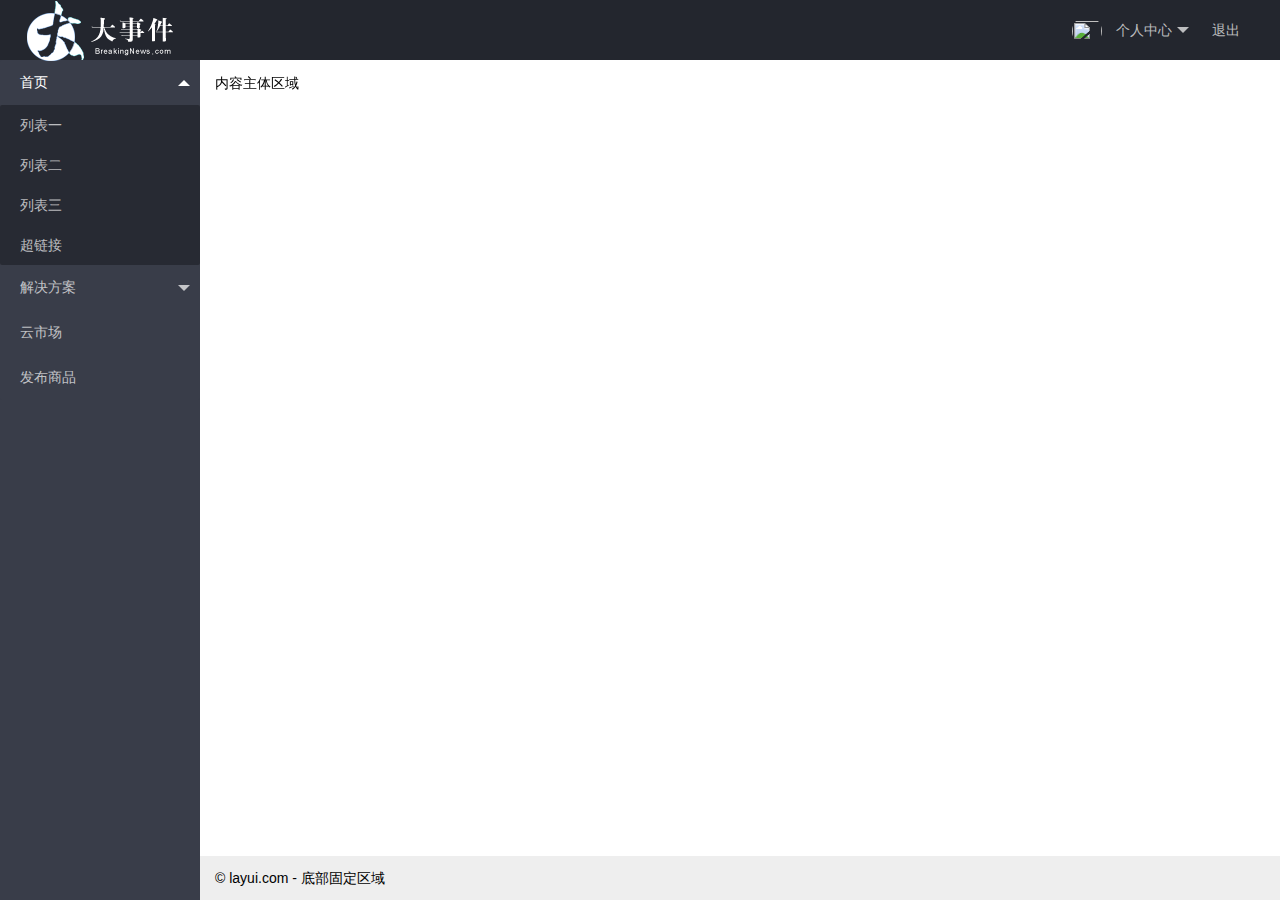
==== index.html @ 1355dc89 "修改了login" ====
<!DOCTYPE html>
<html lang="en">

<head>
    <meta charset="UTF-8" />
    <meta name="viewport" content="width=device-width, initial-scale=1.0" />
    <title>后台主页</title>
    <!-- 导入 layui 的样式表 -->
    <link rel="stylesheet" href="/assets/lib/layui/css/layui.css" />
</head>

<body class="layui-layout-body">
    <div class="layui-layout layui-layout-admin">
        <div class="layui-header">
            <div class="layui-logo">
                <img src="/assets/images/logo.png" alt="" />
            </div>
            <!-- 头部区域（可配合layui已有的水平导航） -->
            <ul class="layui-nav layui-layout-right">
                <li class="layui-nav-item">
                    <a href="javascript:;">
                        <img src="http://t.cn/RCzsdCq" class="layui-nav-img" />
                        个人中心
                    </a>
                    <dl class="layui-nav-child">
                        <dd><a href="">基本资料</a></dd>
                        <dd><a href="">更换头像</a></dd>
                        <dd><a href="">重置密码</a></dd>
                    </dl>
                </li>
                <li class="layui-nav-item"><a href="">退出</a></li>
            </ul>
        </div>

        <div class="layui-side layui-bg-black">
            <div class="layui-side-scroll">
                <!-- 左侧导航区域（可配合layui已有的垂直导航） -->
                <ul class="layui-nav layui-nav-tree" lay-filter="test">
                    <li class="layui-nav-item layui-nav-itemed">
                        <a class="" href="javascript:;">首页</a>
                        <dl class="layui-nav-child">
                            <dd><a href="javascript:;">列表一</a></dd>
                            <dd><a href="javascript:;">列表二</a></dd>
                            <dd><a href="javascript:;">列表三</a></dd>
                            <dd><a href="">超链接</a></dd>
                        </dl>
                    </li>
                    <li class="layui-nav-item">
                        <a href="javascript:;">解决方案</a>
                        <dl class="layui-nav-child">
                            <dd><a href="javascript:;">列表一</a></dd>
                            <dd><a href="javascript:;">列表二</a></dd>
                            <dd><a href="">超链接</a></dd>
                        </dl>
                    </li>
                    <li class="layui-nav-item"><a href="">云市场</a></li>
                    <li class="layui-nav-item"><a href="">发布商品</a></li>
                </ul>
            </div>
        </div>

        <div class="layui-body">
            <!-- 内容主体区域 -->
            <div style="padding: 15px;">内容主体区域</div>
        </div>

        <div class="layui-footer">
            <!-- 底部固定区域 -->
            © layui.com - 底部固定区域
        </div>
    </div>
    <!-- 导入 layui 的JS文件 -->
    <script src="/assets/lib/layui/layui.all.js"></script>

</body>
</html>
---- assets/lib/layui/css/layui.css ----
/** layui-v2.5.5 MIT License By https://www.layui.com */
 .layui-inline,img{display:inline-block;vertical-align:middle}h1,h2,h3,h4,h5,h6{font-weight:400}.layui-edge,.layui-header,.layui-inline,.layui-main{position:relative}.layui-body,.layui-edge,.layui-elip{overflow:hidden}.layui-btn,.layui-edge,.layui-inline,img{vertical-align:middle}.layui-btn,.layui-disabled,.layui-icon,.layui-unselect{-moz-user-select:none;-webkit-user-select:none;-ms-user-select:none}.layui-elip,.layui-form-checkbox span,.layui-form-pane .layui-form-label{text-overflow:ellipsis;white-space:nowrap}.layui-breadcrumb,.layui-tree-btnGroup{visibility:hidden}blockquote,body,button,dd,div,dl,dt,form,h1,h2,h3,h4,h5,h6,input,li,ol,p,pre,td,textarea,th,ul{margin:0;padding:0;-webkit-tap-highlight-color:rgba(0,0,0,0)}a:active,a:hover{outline:0}img{border:none}li{list-style:none}table{border-collapse:collapse;border-spacing:0}h4,h5,h6{font-size:100%}button,input,optgroup,option,select,textarea{font-family:inherit;font-size:inherit;font-style:inherit;font-weight:inherit;outline:0}pre{white-space:pre-wrap;white-space:-moz-pre-wrap;white-space:-pre-wrap;white-space:-o-pre-wrap;word-wrap:break-word}body{line-height:24px;font:14px Helvetica Neue,Helvetica,PingFang SC,Tahoma,Arial,sans-serif}hr{height:1px;margin:10px 0;border:0;clear:both}a{color:#333;text-decoration:none}a:hover{color:#777}a cite{font-style:normal;*cursor:pointer}.layui-border-box,.layui-border-box *{box-sizing:border-box}.layui-box,.layui-box *{box-sizing:content-box}.layui-clear{clear:both;*zoom:1}.layui-clear:after{content:'\20';clear:both;*zoom:1;display:block;height:0}.layui-inline{*display:inline;*zoom:1}.layui-edge{display:inline-block;width:0;height:0;border-width:6px;border-style:dashed;border-color:transparent}.layui-edge-top{top:-4px;border-bottom-color:#999;border-bottom-style:solid}.layui-edge-right{border-left-color:#999;border-left-style:solid}.layui-edge-bottom{top:2px;border-top-color:#999;border-top-style:solid}.layui-edge-left{border-right-color:#999;border-right-style:solid}.layui-disabled,.layui-disabled:hover{color:#d2d2d2!important;cursor:not-allowed!important}.layui-circle{border-radius:100%}.layui-show{display:block!important}.layui-hide{display:none!important}@font-face{font-family:layui-icon;src:url(../font/iconfont.eot?v=250);src:url(../font/iconfont.eot?v=250#iefix) format('embedded-opentype'),url(../font/iconfont.woff2?v=250) format('woff2'),url(../font/iconfont.woff?v=250) format('woff'),url(../font/iconfont.ttf?v=250) format('truetype'),url(../font/iconfont.svg?v=250#layui-icon) format('svg')}.layui-icon{font-family:layui-icon!important;font-size:16px;font-style:normal;-webkit-font-smoothing:antialiased;-moz-osx-font-smoothing:grayscale}.layui-icon-reply-fill:before{content:"\e611"}.layui-icon-set-fill:before{content:"\e614"}.layui-icon-menu-fill:before{content:"\e60f"}.layui-icon-search:before{content:"\e615"}.layui-icon-share:before{content:"\e641"}.layui-icon-set-sm:before{content:"\e620"}.layui-icon-engine:before{content:"\e628"}.layui-icon-close:before{content:"\1006"}.layui-icon-close-fill:before{content:"\1007"}.layui-icon-chart-screen:before{content:"\e629"}.layui-icon-star:before{content:"\e600"}.layui-icon-circle-dot:before{content:"\e617"}.layui-icon-chat:before{content:"\e606"}.layui-icon-release:before{content:"\e609"}.layui-icon-list:before{content:"\e60a"}.layui-icon-chart:before{content:"\e62c"}.layui-icon-ok-circle:before{content:"\1005"}.layui-icon-layim-theme:before{content:"\e61b"}.layui-icon-table:before{content:"\e62d"}.layui-icon-right:before{content:"\e602"}.layui-icon-left:before{content:"\e603"}.layui-icon-cart-simple:before{content:"\e698"}.layui-icon-face-cry:before{content:"\e69c"}.layui-icon-face-smile:before{content:"\e6af"}.layui-icon-survey:before{content:"\e6b2"}.layui-icon-tree:before{content:"\e62e"}.layui-icon-upload-circle:before{content:"\e62f"}.layui-icon-add-circle:before{content:"\e61f"}.layui-icon-download-circle:before{content:"\e601"}.layui-icon-templeate-1:before{content:"\e630"}.layui-icon-util:before{content:"\e631"}.layui-icon-face-surprised:before{content:"\e664"}.layui-icon-edit:before{content:"\e642"}.layui-icon-speaker:before{content:"\e645"}.layui-icon-down:before{content:"\e61a"}.layui-icon-file:before{content:"\e621"}.layui-icon-layouts:before{content:"\e632"}.layui-icon-rate-half:before{content:"\e6c9"}.layui-icon-add-circle-fine:before{content:"\e608"}.layui-icon-prev-circle:before{content:"\e633"}.layui-icon-read:before{content:"\e705"}.layui-icon-404:before{content:"\e61c"}.layui-icon-carousel:before{content:"\e634"}.layui-icon-help:before{content:"\e607"}.layui-icon-code-circle:before{content:"\e635"}.layui-icon-water:before{content:"\e636"}.layui-icon-username:before{content:"\e66f"}.layui-icon-find-fill:before{content:"\e670"}.layui-icon-about:before{content:"\e60b"}.layui-icon-location:before{content:"\e715"}.layui-icon-up:before{content:"\e619"}.layui-icon-pause:before{content:"\e651"}.layui-icon-date:before{content:"\e637"}.layui-icon-layim-uploadfile:before{content:"\e61d"}.layui-icon-delete:before{content:"\e640"}.layui-icon-play:before{content:"\e652"}.layui-icon-top:before{content:"\e604"}.layui-icon-friends:before{content:"\e612"}.layui-icon-refresh-3:before{content:"\e9aa"}.layui-icon-ok:before{content:"\e605"}.layui-icon-layer:before{content:"\e638"}.layui-icon-face-smile-fine:before{content:"\e60c"}.layui-icon-dollar:before{content:"\e659"}.layui-icon-group:before{content:"\e613"}.layui-icon-layim-download:before{content:"\e61e"}.layui-icon-picture-fine:before{content:"\e60d"}.layui-icon-link:before{content:"\e64c"}.layui-icon-diamond:before{content:"\e735"}.layui-icon-log:before{content:"\e60e"}.layui-icon-rate-solid:before{content:"\e67a"}.layui-icon-fonts-del:before{content:"\e64f"}.layui-icon-unlink:before{content:"\e64d"}.layui-icon-fonts-clear:before{content:"\e639"}.layui-icon-triangle-r:before{content:"\e623"}.layui-icon-circle:before{content:"\e63f"}.layui-icon-radio:before{content:"\e643"}.layui-icon-align-center:before{content:"\e647"}.layui-icon-align-right:before{content:"\e648"}.layui-icon-align-left:before{content:"\e649"}.layui-icon-loading-1:before{content:"\e63e"}.layui-icon-return:before{content:"\e65c"}.layui-icon-fonts-strong:before{content:"\e62b"}.layui-icon-upload:before{content:"\e67c"}.layui-icon-dialogue:before{content:"\e63a"}.layui-icon-video:before{content:"\e6ed"}.layui-icon-headset:before{content:"\e6fc"}.layui-icon-cellphone-fine:before{content:"\e63b"}.layui-icon-add-1:before{content:"\e654"}.layui-icon-face-smile-b:before{content:"\e650"}.layui-icon-fonts-html:before{content:"\e64b"}.layui-icon-form:before{content:"\e63c"}.layui-icon-cart:before{content:"\e657"}.layui-icon-camera-fill:before{content:"\e65d"}.layui-icon-tabs:before{content:"\e62a"}.layui-icon-fonts-code:before{content:"\e64e"}.layui-icon-fire:before{content:"\e756"}.layui-icon-set:before{content:"\e716"}.layui-icon-fonts-u:before{content:"\e646"}.layui-icon-triangle-d:before{content:"\e625"}.layui-icon-tips:before{content:"\e702"}.layui-icon-picture:before{content:"\e64a"}.layui-icon-more-vertical:before{content:"\e671"}.layui-icon-flag:before{content:"\e66c"}.layui-icon-loading:before{content:"\e63d"}.layui-icon-fonts-i:before{content:"\e644"}.layui-icon-refresh-1:before{content:"\e666"}.layui-icon-rmb:before{content:"\e65e"}.layui-icon-home:before{content:"\e68e"}.layui-icon-user:before{content:"\e770"}.layui-icon-notice:before{content:"\e667"}.layui-icon-login-weibo:before{content:"\e675"}.layui-icon-voice:before{content:"\e688"}.layui-icon-upload-drag:before{content:"\e681"}.layui-icon-login-qq:before{content:"\e676"}.layui-icon-snowflake:before{content:"\e6b1"}.layui-icon-file-b:before{content:"\e655"}.layui-icon-template:before{content:"\e663"}.layui-icon-auz:before{content:"\e672"}.layui-icon-console:before{content:"\e665"}.layui-icon-app:before{content:"\e653"}.layui-icon-prev:before{content:"\e65a"}.layui-icon-website:before{content:"\e7ae"}.layui-icon-next:before{content:"\e65b"}.layui-icon-component:before{content:"\e857"}.layui-icon-more:before{content:"\e65f"}.layui-icon-login-wechat:before{content:"\e677"}.layui-icon-shrink-right:before{content:"\e668"}.layui-icon-spread-left:before{content:"\e66b"}.layui-icon-camera:before{content:"\e660"}.layui-icon-note:before{content:"\e66e"}.layui-icon-refresh:before{content:"\e669"}.layui-icon-female:before{content:"\e661"}.layui-icon-male:before{content:"\e662"}.layui-icon-password:before{content:"\e673"}.layui-icon-senior:before{content:"\e674"}.layui-icon-theme:before{content:"\e66a"}.layui-icon-tread:before{content:"\e6c5"}.layui-icon-praise:before{content:"\e6c6"}.layui-icon-star-fill:before{content:"\e658"}.layui-icon-rate:before{content:"\e67b"}.layui-icon-template-1:before{content:"\e656"}.layui-icon-vercode:before{content:"\e679"}.layui-icon-cellphone:before{content:"\e678"}.layui-icon-screen-full:before{content:"\e622"}.layui-icon-screen-restore:before{content:"\e758"}.layui-icon-cols:before{content:"\e610"}.layui-icon-export:before{content:"\e67d"}.layui-icon-print:before{content:"\e66d"}.layui-icon-slider:before{content:"\e714"}.layui-icon-addition:before{content:"\e624"}.layui-icon-subtraction:before{content:"\e67e"}.layui-icon-service:before{content:"\e626"}.layui-icon-transfer:before{content:"\e691"}.layui-main{width:1140px;margin:0 auto}.layui-header{z-index:1000;height:60px}.layui-header a:hover{transition:all .5s;-webkit-transition:all .5s}.layui-side{position:fixed;left:0;top:0;bottom:0;z-index:999;width:200px;overflow-x:hidden}.layui-side-scroll{position:relative;width:220px;height:100%;overflow-x:hidden}.layui-body{position:absolute;left:200px;right:0;top:0;bottom:0;z-index:998;width:auto;overflow-y:auto;box-sizing:border-box}.layui-layout-body{overflow:hidden}.layui-layout-admin .layui-header{background-color:#23262E}.layui-layout-admin .layui-side{top:60px;width:200px;overflow-x:hidden}.layui-layout-admin .layui-body{position:fixed;top:60px;bottom:44px}.layui-layout-admin .layui-main{width:auto;margin:0 15px}.layui-layout-admin .layui-footer{position:fixed;left:200px;right:0;bottom:0;height:44px;line-height:44px;padding:0 15px;background-color:#eee}.layui-layout-admin .layui-logo{position:absolute;left:0;top:0;width:200px;height:100%;line-height:60px;text-align:center;color:#009688;font-size:16px}.layui-layout-admin .layui-header .layui-nav{background:0 0}.layui-layout-left{position:absolute!important;left:200px;top:0}.layui-layout-right{position:absolute!important;right:0;top:0}.layui-container{position:relative;margin:0 auto;padding:0 15px;box-sizing:border-box}.layui-fluid{position:relative;margin:0 auto;padding:0 15px}.layui-row:after,.layui-row:before{content:'';display:block;clear:both}.layui-col-lg1,.layui-col-lg10,.layui-col-lg11,.layui-col-lg12,.layui-col-lg2,.layui-col-lg3,.layui-col-lg4,.layui-col-lg5,.layui-col-lg6,.layui-col-lg7,.layui-col-lg8,.layui-col-lg9,.layui-col-md1,.layui-col-md10,.layui-col-md11,.layui-col-md12,.layui-col-md2,.layui-col-md3,.layui-col-md4,.layui-col-md5,.layui-col-md6,.layui-col-md7,.layui-col-md8,.layui-col-md9,.layui-col-sm1,.layui-col-sm10,.layui-col-sm11,.layui-col-sm12,.layui-col-sm2,.layui-col-sm3,.layui-col-sm4,.layui-col-sm5,.layui-col-sm6,.layui-col-sm7,.layui-col-sm8,.layui-col-sm9,.layui-col-xs1,.layui-col-xs10,.layui-col-xs11,.layui-col-xs12,.layui-col-xs2,.layui-col-xs3,.layui-col-xs4,.layui-col-xs5,.layui-col-xs6,.layui-col-xs7,.layui-col-xs8,.layui-col-xs9{position:relative;display:block;box-sizing:border-box}.layui-col-xs1,.layui-col-xs10,.layui-col-xs11,.layui-col-xs12,.layui-col-xs2,.layui-col-xs3,.layui-col-xs4,.layui-col-xs5,.layui-col-xs6,.layui-col-xs7,.layui-col-xs8,.layui-col-xs9{float:left}.layui-col-xs1{width:8.33333333%}.layui-col-xs2{width:16.66666667%}.layui-col-xs3{width:25%}.layui-col-xs4{width:33.33333333%}.layui-col-xs5{width:41.66666667%}.layui-col-xs6{width:50%}.layui-col-xs7{width:58.33333333%}.layui-col-xs8{width:66.66666667%}.layui-col-xs9{width:75%}.layui-col-xs10{width:83.33333333%}.layui-col-xs11{width:91.66666667%}.layui-col-xs12{width:100%}.layui-col-xs-offset1{margin-left:8.33333333%}.layui-col-xs-offset2{margin-left:16.66666667%}.layui-col-xs-offset3{margin-left:25%}.layui-col-xs-offset4{margin-left:33.33333333%}.layui-col-xs-offset5{margin-left:41.66666667%}.layui-col-xs-offset6{margin-left:50%}.layui-col-xs-offset7{margin-left:58.33333333%}.layui-col-xs-offset8{margin-left:66.66666667%}.layui-col-xs-offset9{margin-left:75%}.layui-col-xs-offset10{margin-left:83.33333333%}.layui-col-xs-offset11{margin-left:91.66666667%}.layui-col-xs-offset12{margin-left:100%}@media screen and (max-width:768px){.layui-hide-xs{display:none!important}.layui-show-xs-block{display:block!important}.layui-show-xs-inline{display:inline!important}.layui-show-xs-inline-block{display:inline-block!important}}@media screen and (min-width:768px){.layui-container{width:750px}.layui-hide-sm{display:none!important}.layui-show-sm-block{display:block!important}.layui-show-sm-inline{display:inline!important}.layui-show-sm-inline-block{display:inline-block!important}.layui-col-sm1,.layui-col-sm10,.layui-col-sm11,.layui-col-sm12,.layui-col-sm2,.layui-col-sm3,.layui-col-sm4,.layui-col-sm5,.layui-col-sm6,.layui-col-sm7,.layui-col-sm8,.layui-col-sm9{float:left}.layui-col-sm1{width:8.33333333%}.layui-col-sm2{width:16.66666667%}.layui-col-sm3{width:25%}.layui-col-sm4{width:33.33333333%}.layui-col-sm5{width:41.66666667%}.layui-col-sm6{width:50%}.layui-col-sm7{width:58.33333333%}.layui-col-sm8{width:66.66666667%}.layui-col-sm9{width:75%}.layui-col-sm10{width:83.33333333%}.layui-col-sm11{width:91.66666667%}.layui-col-sm12{width:100%}.layui-col-sm-offset1{margin-left:8.33333333%}.layui-col-sm-offset2{margin-left:16.66666667%}.layui-col-sm-offset3{margin-left:25%}.layui-col-sm-offset4{margin-left:33.33333333%}.layui-col-sm-offset5{margin-left:41.66666667%}.layui-col-sm-offset6{margin-left:50%}.layui-col-sm-offset7{margin-left:58.33333333%}.layui-col-sm-offset8{margin-left:66.66666667%}.layui-col-sm-offset9{margin-left:75%}.layui-col-sm-offset10{margin-left:83.33333333%}.layui-col-sm-offset11{margin-left:91.66666667%}.layui-col-sm-offset12{margin-left:100%}}@media screen and (min-width:992px){.layui-container{width:970px}.layui-hide-md{display:none!important}.layui-show-md-block{display:block!important}.layui-show-md-inline{display:inline!important}.layui-show-md-inline-block{display:inline-block!important}.layui-col-md1,.layui-col-md10,.layui-col-md11,.layui-col-md12,.layui-col-md2,.layui-col-md3,.layui-col-md4,.layui-col-md5,.layui-col-md6,.layui-col-md7,.layui-col-md8,.layui-col-md9{float:left}.layui-col-md1{width:8.33333333%}.layui-col-md2{width:16.66666667%}.layui-col-md3{width:25%}.layui-col-md4{width:33.33333333%}.layui-col-md5{width:41.66666667%}.layui-col-md6{width:50%}.layui-col-md7{width:58.33333333%}.layui-col-md8{width:66.66666667%}.layui-col-md9{width:75%}.layui-col-md10{width:83.33333333%}.layui-col-md11{width:91.66666667%}.layui-col-md12{width:100%}.layui-col-md-offset1{margin-left:8.33333333%}.layui-col-md-offset2{margin-left:16.66666667%}.layui-col-md-offset3{margin-left:25%}.layui-col-md-offset4{margin-left:33.33333333%}.layui-col-md-offset5{margin-left:41.66666667%}.layui-col-md-offset6{margin-left:50%}.layui-col-md-offset7{margin-left:58.33333333%}.layui-col-md-offset8{margin-left:66.66666667%}.layui-col-md-offset9{margin-left:75%}.layui-col-md-offset10{margin-left:83.33333333%}.layui-col-md-offset11{margin-left:91.66666667%}.layui-col-md-offset12{margin-left:100%}}@media screen and (min-width:1200px){.layui-container{width:1170px}.layui-hide-lg{display:none!important}.layui-show-lg-block{display:block!important}.layui-show-lg-inline{display:inline!important}.layui-show-lg-inline-block{display:inline-block!important}.layui-col-lg1,.layui-col-lg10,.layui-col-lg11,.layui-col-lg12,.layui-col-lg2,.layui-col-lg3,.layui-col-lg4,.layui-col-lg5,.layui-col-lg6,.layui-col-lg7,.layui-col-lg8,.layui-col-lg9{float:left}.layui-col-lg1{width:8.33333333%}.layui-col-lg2{width:16.66666667%}.layui-col-lg3{width:25%}.layui-col-lg4{width:33.33333333%}.layui-col-lg5{width:41.66666667%}.layui-col-lg6{width:50%}.layui-col-lg7{width:58.33333333%}.layui-col-lg8{width:66.66666667%}.layui-col-lg9{width:75%}.layui-col-lg10{width:83.33333333%}.layui-col-lg11{width:91.66666667%}.layui-col-lg12{width:100%}.layui-col-lg-offset1{margin-left:8.33333333%}.layui-col-lg-offset2{margin-left:16.66666667%}.layui-col-lg-offset3{margin-left:25%}.layui-col-lg-offset4{margin-left:33.33333333%}.layui-col-lg-offset5{margin-left:41.66666667%}.layui-col-lg-offset6{margin-left:50%}.layui-col-lg-offset7{margin-left:58.33333333%}.layui-col-lg-offset8{margin-left:66.66666667%}.layui-col-lg-offset9{margin-left:75%}.layui-col-lg-offset10{margin-left:83.33333333%}.layui-col-lg-offset11{margin-left:91.66666667%}.layui-col-lg-offset12{margin-left:100%}}.layui-col-space1{margin:-.5px}.layui-col-space1>*{padding:.5px}.layui-col-space3{margin:-1.5px}.layui-col-space3>*{padding:1.5px}.layui-col-space5{margin:-2.5px}.layui-col-space5>*{padding:2.5px}.layui-col-space8{margin:-3.5px}.layui-col-space8>*{padding:3.5px}.layui-col-space10{margin:-5px}.layui-col-space10>*{padding:5px}.layui-col-space12{margin:-6px}.layui-col-space12>*{padding:6px}.layui-col-space15{margin:-7.5px}.layui-col-space15>*{padding:7.5px}.layui-col-space18{margin:-9px}.layui-col-space18>*{padding:9px}.layui-col-space20{margin:-10px}.layui-col-space20>*{padding:10px}.layui-col-space22{margin:-11px}.layui-col-space22>*{padding:11px}.layui-col-space25{margin:-12.5px}.layui-col-space25>*{padding:12.5px}.layui-col-space30{margin:-15px}.layui-col-space30>*{padding:15px}.layui-btn,.layui-input,.layui-select,.layui-textarea,.layui-upload-button{outline:0;-webkit-appearance:none;transition:all .3s;-webkit-transition:all .3s;box-sizing:border-box}.layui-elem-quote{margin-bottom:10px;padding:15px;line-height:22px;border-left:5px solid #009688;border-radius:0 2px 2px 0;background-color:#f2f2f2}.layui-quote-nm{border-style:solid;border-width:1px 1px 1px 5px;background:0 0}.layui-elem-field{margin-bottom:10px;padding:0;border-width:1px;border-style:solid}.layui-elem-field legend{margin-left:20px;padding:0 10px;font-size:20px;font-weight:300}.layui-field-title{margin:10px 0 20px;border-width:1px 0 0}.layui-field-box{padding:10px 15px}.layui-field-title .layui-field-box{padding:10px 0}.layui-progress{position:relative;height:6px;border-radius:20px;background-color:#e2e2e2}.layui-progress-bar{position:absolute;left:0;top:0;width:0;max-width:100%;height:6px;border-radius:20px;text-align:right;background-color:#5FB878;transition:all .3s;-webkit-transition:all .3s}.layui-progress-big,.layui-progress-big .layui-progress-bar{height:18px;line-height:18px}.layui-progress-text{position:relative;top:-20px;line-height:18px;font-size:12px;color:#666}.layui-progress-big .layui-progress-text{position:static;padding:0 10px;color:#fff}.layui-collapse{border-width:1px;border-style:solid;border-radius:2px}.layui-colla-content,.layui-colla-item{border-top-width:1px;border-top-style:solid}.layui-colla-item:first-child{border-top:none}.layui-colla-title{position:relative;height:42px;line-height:42px;padding:0 15px 0 35px;color:#333;background-color:#f2f2f2;cursor:pointer;font-size:14px;overflow:hidden}.layui-colla-content{display:none;padding:10px 15px;line-height:22px;color:#666}.layui-colla-icon{position:absolute;left:15px;top:0;font-size:14px}.layui-card{margin-bottom:15px;border-radius:2px;background-color:#fff;box-shadow:0 1px 2px 0 rgba(0,0,0,.05)}.layui-card:last-child{margin-bottom:0}.layui-card-header{position:relative;height:42px;line-height:42px;padding:0 15px;border-bottom:1px solid #f6f6f6;color:#333;border-radius:2px 2px 0 0;font-size:14px}.layui-bg-black,.layui-bg-blue,.layui-bg-cyan,.layui-bg-green,.layui-bg-orange,.layui-bg-red{color:#fff!important}.layui-card-body{position:relative;padding:10px 15px;line-height:24px}.layui-card-body[pad15]{padding:15px}.layui-card-body[pad20]{padding:20px}.layui-card-body .layui-table{margin:5px 0}.layui-card .layui-tab{margin:0}.layui-panel-window{position:relative;padding:15px;border-radius:0;border-top:5px solid #E6E6E6;background-color:#fff}.layui-auxiliar-moving{position:fixed;left:0;right:0;top:0;bottom:0;width:100%;height:100%;background:0 0;z-index:9999999999}.layui-form-label,.layui-form-mid,.layui-form-select,.layui-input-block,.layui-input-inline,.layui-textarea{position:relative}.layui-bg-red{background-color:#FF5722!important}.layui-bg-orange{background-color:#FFB800!important}.layui-bg-green{background-color:#009688!important}.layui-bg-cyan{background-color:#2F4056!important}.layui-bg-blue{background-color:#1E9FFF!important}.layui-bg-black{background-color:#393D49!important}.layui-bg-gray{background-color:#eee!important;color:#666!important}.layui-badge-rim,.layui-colla-content,.layui-colla-item,.layui-collapse,.layui-elem-field,.layui-form-pane .layui-form-item[pane],.layui-form-pane .layui-form-label,.layui-input,.layui-layedit,.layui-layedit-tool,.layui-quote-nm,.layui-select,.layui-tab-bar,.layui-tab-card,.layui-tab-title,.layui-tab-title .layui-this:after,.layui-textarea{border-color:#e6e6e6}.layui-timeline-item:before,hr{background-color:#e6e6e6}.layui-text{line-height:22px;font-size:14px;color:#666}.layui-text h1,.layui-text h2,.layui-text h3{font-weight:500;color:#333}.layui-text h1{font-size:30px}.layui-text h2{font-size:24px}.layui-text h3{font-size:18px}.layui-text a:not(.layui-btn){color:#01AAED}.layui-text a:not(.layui-btn):hover{text-decoration:underline}.layui-text ul{padding:5px 0 5px 15px}.layui-text ul li{margin-top:5px;list-style-type:disc}.layui-text em,.layui-word-aux{color:#999!important;padding:0 5px!important}.layui-btn{display:inline-block;height:38px;line-height:38px;padding:0 18px;background-color:#009688;color:#fff;white-space:nowrap;text-align:center;font-size:14px;border:none;border-radius:2px;cursor:pointer}.layui-btn:hover{opacity:.8;filter:alpha(opacity=80);color:#fff}.layui-btn:active{opacity:1;filter:alpha(opacity=100)}.layui-btn+.layui-btn{margin-left:10px}.layui-btn-container{font-size:0}.layui-btn-container .layui-btn{margin-right:10px;margin-bottom:10px}.layui-btn-container .layui-btn+.layui-btn{margin-left:0}.layui-table .layui-btn-container .layui-btn{margin-bottom:9px}.layui-btn-radius{border-radius:100px}.layui-btn .layui-icon{margin-right:3px;font-size:18px;vertical-align:bottom;vertical-align:middle\9}.layui-btn-primary{border:1px solid #C9C9C9;background-color:#fff;color:#555}.layui-btn-primary:hover{border-color:#009688;color:#333}.layui-btn-normal{background-color:#1E9FFF}.layui-btn-warm{background-color:#FFB800}.layui-btn-danger{background-color:#FF5722}.layui-btn-checked{background-color:#5FB878}.layui-btn-disabled,.layui-btn-disabled:active,.layui-btn-disabled:hover{border:1px solid #e6e6e6;background-color:#FBFBFB;color:#C9C9C9;cursor:not-allowed;opacity:1}.layui-btn-lg{height:44px;line-height:44px;padding:0 25px;font-size:16px}.layui-btn-sm{height:30px;line-height:30px;padding:0 10px;font-size:12px}.layui-btn-sm i{font-size:16px!important}.layui-btn-xs{height:22px;line-height:22px;padding:0 5px;font-size:12px}.layui-btn-xs i{font-size:14px!important}.layui-btn-group{display:inline-block;vertical-align:middle;font-size:0}.layui-btn-group .layui-btn{margin-left:0!important;margin-right:0!important;border-left:1px solid rgba(255,255,255,.5);border-radius:0}.layui-btn-group .layui-btn-primary{border-left:none}.layui-btn-group .layui-btn-primary:hover{border-color:#C9C9C9;color:#009688}.layui-btn-group .layui-btn:first-child{border-left:none;border-radius:2px 0 0 2px}.layui-btn-group .layui-btn-primary:first-child{border-left:1px solid #c9c9c9}.layui-btn-group .layui-btn:last-child{border-radius:0 2px 2px 0}.layui-btn-group .layui-btn+.layui-btn{margin-left:0}.layui-btn-group+.layui-btn-group{margin-left:10px}.layui-btn-fluid{width:100%}.layui-input,.layui-select,.layui-textarea{height:38px;line-height:1.3;line-height:38px\9;border-width:1px;border-style:solid;background-color:#fff;border-radius:2px}.layui-input::-webkit-input-placeholder,.layui-select::-webkit-input-placeholder,.layui-textarea::-webkit-input-placeholder{line-height:1.3}.layui-input,.layui-textarea{display:block;width:100%;padding-left:10px}.layui-input:hover,.layui-textarea:hover{border-color:#D2D2D2!important}.layui-input:focus,.layui-textarea:focus{border-color:#C9C9C9!important}.layui-textarea{min-height:100px;height:auto;line-height:20px;padding:6px 10px;resize:vertical}.layui-select{padding:0 10px}.layui-form input[type=checkbox],.layui-form input[type=radio],.layui-form select{display:none}.layui-form [lay-ignore]{display:initial}.layui-form-item{margin-bottom:15px;clear:both;*zoom:1}.layui-form-item:after{content:'\20';clear:both;*zoom:1;display:block;height:0}.layui-form-label{float:left;display:block;padding:9px 15px;width:80px;font-weight:400;line-height:20px;text-align:right}.layui-form-label-col{display:block;float:none;padding:9px 0;line-height:20px;text-align:left}.layui-form-item .layui-inline{margin-bottom:5px;margin-right:10px}.layui-input-block{margin-left:110px;min-height:36px}.layui-input-inline{display:inline-block;vertical-align:middle}.layui-form-item .layui-input-inline{float:left;width:190px;margin-right:10px}.layui-form-text .layui-input-inline{width:auto}.layui-form-mid{float:left;display:block;padding:9px 0!important;line-height:20px;margin-right:10px}.layui-form-danger+.layui-form-select .layui-input,.layui-form-danger:focus{border-color:#FF5722!important}.layui-form-select .layui-input{padding-right:30px;cursor:pointer}.layui-form-select .layui-edge{position:absolute;right:10px;top:50%;margin-top:-3px;cursor:pointer;border-width:6px;border-top-color:#c2c2c2;border-top-style:solid;transition:all .3s;-webkit-transition:all .3s}.layui-form-select dl{display:none;position:absolute;left:0;top:42px;padding:5px 0;z-index:899;min-width:100%;border:1px solid #d2d2d2;max-height:300px;overflow-y:auto;background-color:#fff;border-radius:2px;box-shadow:0 2px 4px rgba(0,0,0,.12);box-sizing:border-box}.layui-form-select dl dd,.layui-form-select dl dt{padding:0 10px;line-height:36px;white-space:nowrap;overflow:hidden;text-overflow:ellipsis}.layui-form-select dl dt{font-size:12px;color:#999}.layui-form-select dl dd{cursor:pointer}.layui-form-select dl dd:hover{background-color:#f2f2f2;-webkit-transition:.5s all;transition:.5s all}.layui-form-select .layui-select-group dd{padding-left:20px}.layui-form-select dl dd.layui-select-tips{padding-left:10px!important;color:#999}.layui-form-select dl dd.layui-this{background-color:#5FB878;color:#fff}.layui-form-checkbox,.layui-form-select dl dd.layui-disabled{background-color:#fff}.layui-form-selected dl{display:block}.layui-form-checkbox,.layui-form-checkbox *,.layui-form-switch{display:inline-block;vertical-align:middle}.layui-form-selected .layui-edge{margin-top:-9px;-webkit-transform:rotate(180deg);transform:rotate(180deg);margin-top:-3px\9}:root .layui-form-selected .layui-edge{margin-top:-9px\0/IE9}.layui-form-selectup dl{top:auto;bottom:42px}.layui-select-none{margin:5px 0;text-align:center;color:#999}.layui-select-disabled .layui-disabled{border-color:#eee!important}.layui-select-disabled .layui-edge{border-top-color:#d2d2d2}.layui-form-checkbox{position:relative;height:30px;line-height:30px;margin-right:10px;padding-right:30px;cursor:pointer;font-size:0;-webkit-transition:.1s linear;transition:.1s linear;box-sizing:border-box}.layui-form-checkbox span{padding:0 10px;height:100%;font-size:14px;border-radius:2px 0 0 2px;background-color:#d2d2d2;color:#fff;overflow:hidden}.layui-form-checkbox:hover span{background-color:#c2c2c2}.layui-form-checkbox i{position:absolute;right:0;top:0;width:30px;height:28px;border:1px solid #d2d2d2;border-left:none;border-radius:0 2px 2px 0;color:#fff;font-size:20px;text-align:center}.layui-form-checkbox:hover i{border-color:#c2c2c2;color:#c2c2c2}.layui-form-checked,.layui-form-checked:hover{border-color:#5FB878}.layui-form-checked span,.layui-form-checked:hover span{background-color:#5FB878}.layui-form-checked i,.layui-form-checked:hover i{color:#5FB878}.layui-form-item .layui-form-checkbox{margin-top:4px}.layui-form-checkbox[lay-skin=primary]{height:auto!important;line-height:normal!important;min-width:18px;min-height:18px;border:none!important;margin-right:0;padding-left:28px;padding-right:0;background:0 0}.layui-form-checkbox[lay-skin=primary] span{padding-left:0;padding-right:15px;line-height:18px;background:0 0;color:#666}.layui-form-checkbox[lay-skin=primary] i{right:auto;left:0;width:16px;height:16px;line-height:16px;border:1px solid #d2d2d2;font-size:12px;border-radius:2px;background-color:#fff;-webkit-transition:.1s linear;transition:.1s linear}.layui-form-checkbox[lay-skin=primary]:hover i{border-color:#5FB878;color:#fff}.layui-form-checked[lay-skin=primary] i{border-color:#5FB878!important;background-color:#5FB878;color:#fff}.layui-checkbox-disbaled[lay-skin=primary] span{background:0 0!important;color:#c2c2c2}.layui-checkbox-disbaled[lay-skin=primary]:hover i{border-color:#d2d2d2}.layui-form-item .layui-form-checkbox[lay-skin=primary]{margin-top:10px}.layui-form-switch{position:relative;height:22px;line-height:22px;min-width:35px;padding:0 5px;margin-top:8px;border:1px solid #d2d2d2;border-radius:20px;cursor:pointer;background-color:#fff;-webkit-transition:.1s linear;transition:.1s linear}.layui-form-switch i{position:absolute;left:5px;top:3px;width:16px;height:16px;border-radius:20px;background-color:#d2d2d2;-webkit-transition:.1s linear;transition:.1s linear}.layui-form-switch em{position:relative;top:0;width:25px;margin-left:21px;padding:0!important;text-align:center!important;color:#999!important;font-style:normal!important;font-size:12px}.layui-form-onswitch{border-color:#5FB878;background-color:#5FB878}.layui-checkbox-disbaled,.layui-checkbox-disbaled i{border-color:#e2e2e2!important}.layui-form-onswitch i{left:100%;margin-left:-21px;background-color:#fff}.layui-form-onswitch em{margin-left:5px;margin-right:21px;color:#fff!important}.layui-checkbox-disbaled span{background-color:#e2e2e2!important}.layui-checkbox-disbaled:hover i{color:#fff!important}[lay-radio]{display:none}.layui-form-radio,.layui-form-radio *{display:inline-block;vertical-align:middle}.layui-form-radio{line-height:28px;margin:6px 10px 0 0;padding-right:10px;cursor:pointer;font-size:0}.layui-form-radio *{font-size:14px}.layui-form-radio>i{margin-right:8px;font-size:22px;color:#c2c2c2}.layui-form-radio>i:hover,.layui-form-radioed>i{color:#5FB878}.layui-radio-disbaled>i{color:#e2e2e2!important}.layui-form-pane .layui-form-label{width:110px;padding:8px 15px;height:38px;line-height:20px;border-width:1px;border-style:solid;border-radius:2px 0 0 2px;text-align:center;background-color:#FBFBFB;overflow:hidden;box-sizing:border-box}.layui-form-pane .layui-input-inline{margin-left:-1px}.layui-form-pane .layui-input-block{margin-left:110px;left:-1px}.layui-form-pane .layui-input{border-radius:0 2px 2px 0}.layui-form-pane .layui-form-text .layui-form-label{float:none;width:100%;border-radius:2px;box-sizing:border-box;text-align:left}.layui-form-pane .layui-form-text .layui-input-inline{display:block;margin:0;top:-1px;clear:both}.layui-form-pane .layui-form-text .layui-input-block{margin:0;left:0;top:-1px}.layui-form-pane .layui-form-text .layui-textarea{min-height:100px;border-radius:0 0 2px 2px}.layui-form-pane .layui-form-checkbox{margin:4px 0 4px 10px}.layui-form-pane .layui-form-radio,.layui-form-pane .layui-form-switch{margin-top:6px;margin-left:10px}.layui-form-pane .layui-form-item[pane]{position:relative;border-width:1px;border-style:solid}.layui-form-pane .layui-form-item[pane] .layui-form-label{position:absolute;left:0;top:0;height:100%;border-width:0 1px 0 0}.layui-form-pane .layui-form-item[pane] .layui-input-inline{margin-left:110px}@media screen and (max-width:450px){.layui-form-item .layui-form-label{text-overflow:ellipsis;overflow:hidden;white-space:nowrap}.layui-form-item .layui-inline{display:block;margin-right:0;margin-bottom:20px;clear:both}.layui-form-item .layui-inline:after{content:'\20';clear:both;display:block;height:0}.layui-form-item .layui-input-inline{display:block;float:none;left:-3px;width:auto;margin:0 0 10px 112px}.layui-form-item .layui-input-inline+.layui-form-mid{margin-left:110px;top:-5px;padding:0}.layui-form-item .layui-form-checkbox{margin-right:5px;margin-bottom:5px}}.layui-layedit{border-width:1px;border-style:solid;border-radius:2px}.layui-layedit-tool{padding:3px 5px;border-bottom-width:1px;border-bottom-style:solid;font-size:0}.layedit-tool-fixed{position:fixed;top:0;border-top:1px solid #e2e2e2}.layui-layedit-tool .layedit-tool-mid,.layui-layedit-tool .layui-icon{display:inline-block;vertical-align:middle;text-align:center;font-size:14px}.layui-layedit-tool .layui-icon{position:relative;width:32px;height:30px;line-height:30px;margin:3px 5px;color:#777;cursor:pointer;border-radius:2px}.layui-layedit-tool .layui-icon:hover{color:#393D49}.layui-layedit-tool .layui-icon:active{color:#000}.layui-layedit-tool .layedit-tool-active{background-color:#e2e2e2;color:#000}.layui-layedit-tool .layui-disabled,.layui-layedit-tool .layui-disabled:hover{color:#d2d2d2;cursor:not-allowed}.layui-layedit-tool .layedit-tool-mid{width:1px;height:18px;margin:0 10px;background-color:#d2d2d2}.layedit-tool-html{width:50px!important;font-size:30px!important}.layedit-tool-b,.layedit-tool-code,.layedit-tool-help{font-size:16px!important}.layedit-tool-d,.layedit-tool-face,.layedit-tool-image,.layedit-tool-unlink{font-size:18px!important}.layedit-tool-image input{position:absolute;font-size:0;left:0;top:0;width:100%;height:100%;opacity:.01;filter:Alpha(opacity=1);cursor:pointer}.layui-layedit-iframe iframe{display:block;width:100%}#LAY_layedit_code{overflow:hidden}.layui-laypage{display:inline-block;*display:inline;*zoom:1;vertical-align:middle;margin:10px 0;font-size:0}.layui-laypage>a:first-child,.layui-laypage>a:first-child em{border-radius:2px 0 0 2px}.layui-laypage>a:last-child,.layui-laypage>a:last-child em{border-radius:0 2px 2px 0}.layui-laypage>:first-child{margin-left:0!important}.layui-laypage>:last-child{margin-right:0!important}.layui-laypage a,.layui-laypage button,.layui-laypage input,.layui-laypage select,.layui-laypage span{border:1px solid #e2e2e2}.layui-laypage a,.layui-laypage span{display:inline-block;*display:inline;*zoom:1;vertical-align:middle;padding:0 15px;height:28px;line-height:28px;margin:0 -1px 5px 0;background-color:#fff;color:#333;font-size:12px}.layui-flow-more a *,.layui-laypage input,.layui-table-view select[lay-ignore]{display:inline-block}.layui-laypage a:hover{color:#009688}.layui-laypage em{font-style:normal}.layui-laypage .layui-laypage-spr{color:#999;font-weight:700}.layui-laypage a{text-decoration:none}.layui-laypage .layui-laypage-curr{position:relative}.layui-laypage .layui-laypage-curr em{position:relative;color:#fff}.layui-laypage .layui-laypage-curr .layui-laypage-em{position:absolute;left:-1px;top:-1px;padding:1px;width:100%;height:100%;background-color:#009688}.layui-laypage-em{border-radius:2px}.layui-laypage-next em,.layui-laypage-prev em{font-family:Sim sun;font-size:16px}.layui-laypage .layui-laypage-count,.layui-laypage .layui-laypage-limits,.layui-laypage .layui-laypage-refresh,.layui-laypage .layui-laypage-skip{margin-left:10px;margin-right:10px;padding:0;border:none}.layui-laypage .layui-laypage-limits,.layui-laypage .layui-laypage-refresh{vertical-align:top}.layui-laypage .layui-laypage-refresh i{font-size:18px;cursor:pointer}.layui-laypage select{height:22px;padding:3px;border-radius:2px;cursor:pointer}.layui-laypage .layui-laypage-skip{height:30px;line-height:30px;color:#999}.layui-laypage button,.layui-laypage input{height:30px;line-height:30px;border-radius:2px;vertical-align:top;background-color:#fff;box-sizing:border-box}.layui-laypage input{width:40px;margin:0 10px;padding:0 3px;text-align:center}.layui-laypage input:focus,.layui-laypage select:focus{border-color:#009688!important}.layui-laypage button{margin-left:10px;padding:0 10px;cursor:pointer}.layui-table,.layui-table-view{margin:10px 0}.layui-flow-more{margin:10px 0;text-align:center;color:#999;font-size:14px}.layui-flow-more a{height:32px;line-height:32px}.layui-flow-more a *{vertical-align:top}.layui-flow-more a cite{padding:0 20px;border-radius:3px;background-color:#eee;color:#333;font-style:normal}.layui-flow-more a cite:hover{opacity:.8}.layui-flow-more a i{font-size:30px;color:#737383}.layui-table{width:100%;background-color:#fff;color:#666}.layui-table tr{transition:all .3s;-webkit-transition:all .3s}.layui-table th{text-align:left;font-weight:400}.layui-table tbody tr:hover,.layui-table thead tr,.layui-table-click,.layui-table-header,.layui-table-hover,.layui-table-mend,.layui-table-patch,.layui-table-tool,.layui-table-total,.layui-table-total tr,.layui-table[lay-even] tr:nth-child(even){background-color:#f2f2f2}.layui-table td,.layui-table th,.layui-table-col-set,.layui-table-fixed-r,.layui-table-grid-down,.layui-table-header,.layui-table-page,.layui-table-tips-main,.layui-table-tool,.layui-table-total,.layui-table-view,.layui-table[lay-skin=line],.layui-table[lay-skin=row]{border-width:1px;border-style:solid;border-color:#e6e6e6}.layui-table td,.layui-table th{position:relative;padding:9px 15px;min-height:20px;line-height:20px;font-size:14px}.layui-table[lay-skin=line] td,.layui-table[lay-skin=line] th{border-width:0 0 1px}.layui-table[lay-skin=row] td,.layui-table[lay-skin=row] th{border-width:0 1px 0 0}.layui-table[lay-skin=nob] td,.layui-table[lay-skin=nob] th{border:none}.layui-table img{max-width:100px}.layui-table[lay-size=lg] td,.layui-table[lay-size=lg] th{padding:15px 30px}.layui-table-view .layui-table[lay-size=lg] .layui-table-cell{height:40px;line-height:40px}.layui-table[lay-size=sm] td,.layui-table[lay-size=sm] th{font-size:12px;padding:5px 10px}.layui-table-view .layui-table[lay-size=sm] .layui-table-cell{height:20px;line-height:20px}.layui-table[lay-data]{display:none}.layui-table-box{position:relative;overflow:hidden}.layui-table-view .layui-table{position:relative;width:auto;margin:0}.layui-table-view .layui-table[lay-skin=line]{border-width:0 1px 0 0}.layui-table-view .layui-table[lay-skin=row]{border-width:0 0 1px}.layui-table-view .layui-table td,.layui-table-view .layui-table th{padding:5px 0;border-top:none;border-left:none}.layui-table-view .layui-table th.layui-unselect .layui-table-cell span{cursor:pointer}.layui-table-view .layui-table td{cursor:default}.layui-table-view .layui-table td[data-edit=text]{cursor:text}.layui-table-view .layui-form-checkbox[lay-skin=primary] i{width:18px;height:18px}.layui-table-view .layui-form-radio{line-height:0;padding:0}.layui-table-view .layui-form-radio>i{margin:0;font-size:20px}.layui-table-init{position:absolute;left:0;top:0;width:100%;height:100%;text-align:center;z-index:110}.layui-table-init .layui-icon{position:absolute;left:50%;top:50%;margin:-15px 0 0 -15px;font-size:30px;color:#c2c2c2}.layui-table-header{border-width:0 0 1px;overflow:hidden}.layui-table-header .layui-table{margin-bottom:-1px}.layui-table-tool .layui-inline[lay-event]{position:relative;width:26px;height:26px;padding:5px;line-height:16px;margin-right:10px;text-align:center;color:#333;border:1px solid #ccc;cursor:pointer;-webkit-transition:.5s all;transition:.5s all}.layui-table-tool .layui-inline[lay-event]:hover{border:1px solid #999}.layui-table-tool-temp{padding-right:120px}.layui-table-tool-self{position:absolute;right:17px;top:10px}.layui-table-tool .layui-table-tool-self .layui-inline[lay-event]{margin:0 0 0 10px}.layui-table-tool-panel{position:absolute;top:29px;left:-1px;padding:5px 0;min-width:150px;min-height:40px;border:1px solid #d2d2d2;text-align:left;overflow-y:auto;background-color:#fff;box-shadow:0 2px 4px rgba(0,0,0,.12)}.layui-table-cell,.layui-table-tool-panel li{overflow:hidden;text-overflow:ellipsis;white-space:nowrap}.layui-table-tool-panel li{padding:0 10px;line-height:30px;-webkit-transition:.5s all;transition:.5s all}.layui-table-tool-panel li .layui-form-checkbox[lay-skin=primary]{width:100%;padding-left:28px}.layui-table-tool-panel li:hover{background-color:#f2f2f2}.layui-table-tool-panel li .layui-form-checkbox[lay-skin=primary] i{position:absolute;left:0;top:0}.layui-table-tool-panel li .layui-form-checkbox[lay-skin=primary] span{padding:0}.layui-table-tool .layui-table-tool-self .layui-table-tool-panel{left:auto;right:-1px}.layui-table-col-set{position:absolute;right:0;top:0;width:20px;height:100%;border-width:0 0 0 1px;background-color:#fff}.layui-table-sort{width:10px;height:20px;margin-left:5px;cursor:pointer!important}.layui-table-sort .layui-edge{position:absolute;left:5px;border-width:5px}.layui-table-sort .layui-table-sort-asc{top:3px;border-top:none;border-bottom-style:solid;border-bottom-color:#b2b2b2}.layui-table-sort .layui-table-sort-asc:hover{border-bottom-color:#666}.layui-table-sort .layui-table-sort-desc{bottom:5px;border-bottom:none;border-top-style:solid;border-top-color:#b2b2b2}.layui-table-sort .layui-table-sort-desc:hover{border-top-color:#666}.layui-table-sort[lay-sort=asc] .layui-table-sort-asc{border-bottom-color:#000}.layui-table-sort[lay-sort=desc] .layui-table-sort-desc{border-top-color:#000}.layui-table-cell{height:28px;line-height:28px;padding:0 15px;position:relative;box-sizing:border-box}.layui-table-cell .layui-form-checkbox[lay-skin=primary]{top:-1px;padding:0}.layui-table-cell .layui-table-link{color:#01AAED}.laytable-cell-checkbox,.laytable-cell-numbers,.laytable-cell-radio,.laytable-cell-space{padding:0;text-align:center}.layui-table-body{position:relative;overflow:auto;margin-right:-1px;margin-bottom:-1px}.layui-table-body .layui-none{line-height:26px;padding:15px;text-align:center;color:#999}.layui-table-fixed{position:absolute;left:0;top:0;z-index:101}.layui-table-fixed .layui-table-body{overflow:hidden}.layui-table-fixed-l{box-shadow:0 -1px 8px rgba(0,0,0,.08)}.layui-table-fixed-r{left:auto;right:-1px;border-width:0 0 0 1px;box-shadow:-1px 0 8px rgba(0,0,0,.08)}.layui-table-fixed-r .layui-table-header{position:relative;overflow:visible}.layui-table-mend{position:absolute;right:-49px;top:0;height:100%;width:50px}.layui-table-tool{position:relative;z-index:890;width:100%;min-height:50px;line-height:30px;padding:10px 15px;border-width:0 0 1px}.layui-table-tool .layui-btn-container{margin-bottom:-10px}.layui-table-page,.layui-table-total{border-width:1px 0 0;margin-bottom:-1px;overflow:hidden}.layui-table-page{position:relative;width:100%;padding:7px 7px 0;height:41px;font-size:12px;white-space:nowrap}.layui-table-page>div{height:26px}.layui-table-page .layui-laypage{margin:0}.layui-table-page .layui-laypage a,.layui-table-page .layui-laypage span{height:26px;line-height:26px;margin-bottom:10px;border:none;background:0 0}.layui-table-page .layui-laypage a,.layui-table-page .layui-laypage span.layui-laypage-curr{padding:0 12px}.layui-table-page .layui-laypage span{margin-left:0;padding:0}.layui-table-page .layui-laypage .layui-laypage-prev{margin-left:-7px!important}.layui-table-page .layui-laypage .layui-laypage-curr .layui-laypage-em{left:0;top:0;padding:0}.layui-table-page .layui-laypage button,.layui-table-page .layui-laypage input{height:26px;line-height:26px}.layui-table-page .layui-laypage input{width:40px}.layui-table-page .layui-laypage button{padding:0 10px}.layui-table-page select{height:18px}.layui-table-patch .layui-table-cell{padding:0;width:30px}.layui-table-edit{position:absolute;left:0;top:0;width:100%;height:100%;padding:0 14px 1px;border-radius:0;box-shadow:1px 1px 20px rgba(0,0,0,.15)}.layui-table-edit:focus{border-color:#5FB878!important}select.layui-table-edit{padding:0 0 0 10px;border-color:#C9C9C9}.layui-table-view .layui-form-checkbox,.layui-table-view .layui-form-radio,.layui-table-view .layui-form-switch{top:0;margin:0;box-sizing:content-box}.layui-table-view .layui-form-checkbox{top:-1px;height:26px;line-height:26px}.layui-table-view .layui-form-checkbox i{height:26px}.layui-table-grid .layui-table-cell{overflow:visible}.layui-table-grid-down{position:absolute;top:0;right:0;width:26px;height:100%;padding:5px 0;border-width:0 0 0 1px;text-align:center;background-color:#fff;color:#999;cursor:pointer}.layui-table-grid-down .layui-icon{position:absolute;top:50%;left:50%;margin:-8px 0 0 -8px}.layui-table-grid-down:hover{background-color:#fbfbfb}body .layui-table-tips .layui-layer-content{background:0 0;padding:0;box-shadow:0 1px 6px rgba(0,0,0,.12)}.layui-table-tips-main{margin:-44px 0 0 -1px;max-height:150px;padding:8px 15px;font-size:14px;overflow-y:scroll;background-color:#fff;color:#666}.layui-table-tips-c{position:absolute;right:-3px;top:-13px;width:20px;height:20px;padding:3px;cursor:pointer;background-color:#666;border-radius:50%;color:#fff}.layui-table-tips-c:hover{background-color:#777}.layui-table-tips-c:before{position:relative;right:-2px}.layui-upload-file{display:none!important;opacity:.01;filter:Alpha(opacity=1)}.layui-upload-drag,.layui-upload-form,.layui-upload-wrap{display:inline-block}.layui-upload-list{margin:10px 0}.layui-upload-choose{padding:0 10px;color:#999}.layui-upload-drag{position:relative;padding:30px;border:1px dashed #e2e2e2;background-color:#fff;text-align:center;cursor:pointer;color:#999}.layui-upload-drag .layui-icon{font-size:50px;color:#009688}.layui-upload-drag[lay-over]{border-color:#009688}.layui-upload-iframe{position:absolute;width:0;height:0;border:0;visibility:hidden}.layui-upload-wrap{position:relative;vertical-align:middle}.layui-upload-wrap .layui-upload-file{display:block!important;position:absolute;left:0;top:0;z-index:10;font-size:100px;width:100%;height:100%;opacity:.01;filter:Alpha(opacity=1);cursor:pointer}.layui-transfer-active,.layui-transfer-box{display:inline-block;vertical-align:middle}.layui-transfer-box,.layui-transfer-header,.layui-transfer-search{border-width:0;border-style:solid;border-color:#e6e6e6}.layui-transfer-box{position:relative;border-width:1px;width:200px;height:360px;border-radius:2px;background-color:#fff}.layui-transfer-box .layui-form-checkbox{width:100%;margin:0!important}.layui-transfer-header{height:38px;line-height:38px;padding:0 10px;border-bottom-width:1px}.layui-transfer-search{position:relative;padding:10px;border-bottom-width:1px}.layui-transfer-search .layui-input{height:32px;padding-left:30px;font-size:12px}.layui-transfer-search .layui-icon-search{position:absolute;left:20px;top:50%;margin-top:-8px;color:#666}.layui-transfer-active{margin:0 15px}.layui-transfer-active .layui-btn{display:block;margin:0;padding:0 15px;background-color:#5FB878;border-color:#5FB878;color:#fff}.layui-transfer-active .layui-btn-disabled{background-color:#FBFBFB;border-color:#e6e6e6;color:#C9C9C9}.layui-transfer-active .layui-btn:first-child{margin-bottom:15px}.layui-transfer-active .layui-btn .layui-icon{margin:0;font-size:14px!important}.layui-transfer-data{padding:5px 0;overflow:auto}.layui-transfer-data li{height:32px;line-height:32px;padding:0 10px}.layui-transfer-data li:hover{background-color:#f2f2f2;transition:.5s all}.layui-transfer-data .layui-none{padding:15px 10px;text-align:center;color:#999}.layui-nav{position:relative;padding:0 20px;background-color:#393D49;color:#fff;border-radius:2px;font-size:0;box-sizing:border-box}.layui-nav *{font-size:14px}.layui-nav .layui-nav-item{position:relative;display:inline-block;*display:inline;*zoom:1;vertical-align:middle;line-height:60px}.layui-nav .layui-nav-item a{display:block;padding:0 20px;color:#fff;color:rgba(255,255,255,.7);transition:all .3s;-webkit-transition:all .3s}.layui-nav .layui-this:after,.layui-nav-bar,.layui-nav-tree .layui-nav-itemed:after{position:absolute;left:0;top:0;width:0;height:5px;background-color:#5FB878;transition:all .2s;-webkit-transition:all .2s}.layui-nav-bar{z-index:1000}.layui-nav .layui-nav-item a:hover,.layui-nav .layui-this a{color:#fff}.layui-nav .layui-this:after{content:'';top:auto;bottom:0;width:100%}.layui-nav-img{width:30px;height:30px;margin-right:10px;border-radius:50%}.layui-nav .layui-nav-more{content:'';width:0;height:0;border-style:solid dashed dashed;border-color:#fff transparent transparent;overflow:hidden;cursor:pointer;transition:all .2s;-webkit-transition:all .2s;position:absolute;top:50%;right:3px;margin-top:-3px;border-width:6px;border-top-color:rgba(255,255,255,.7)}.layui-nav .layui-nav-mored,.layui-nav-itemed>a .layui-nav-more{margin-top:-9px;border-style:dashed dashed solid;border-color:transparent transparent #fff}.layui-nav-child{display:none;position:absolute;left:0;top:65px;min-width:100%;line-height:36px;padding:5px 0;box-shadow:0 2px 4px rgba(0,0,0,.12);border:1px solid #d2d2d2;background-color:#fff;z-index:100;border-radius:2px;white-space:nowrap}.layui-nav .layui-nav-child a{color:#333}.layui-nav .layui-nav-child a:hover{background-color:#f2f2f2;color:#000}.layui-nav-child dd{position:relative}.layui-nav .layui-nav-child dd.layui-this a,.layui-nav-child dd.layui-this{background-color:#5FB878;color:#fff}.layui-nav-child dd.layui-this:after{display:none}.layui-nav-tree{width:200px;padding:0}.layui-nav-tree .layui-nav-item{display:block;width:100%;line-height:45px}.layui-nav-tree .layui-nav-item a{position:relative;height:45px;line-height:45px;text-overflow:ellipsis;overflow:hidden;white-space:nowrap}.layui-nav-tree .layui-nav-item a:hover{background-color:#4E5465}.layui-nav-tree .layui-nav-bar{width:5px;height:0;background-color:#009688}.layui-nav-tree .layui-nav-child dd.layui-this,.layui-nav-tree .layui-nav-child dd.layui-this a,.layui-nav-tree .layui-this,.layui-nav-tree .layui-this>a,.layui-nav-tree .layui-this>a:hover{background-color:#009688;color:#fff}.layui-nav-tree .layui-this:after{display:none}.layui-nav-itemed>a,.layui-nav-tree .layui-nav-title a,.layui-nav-tree .layui-nav-title a:hover{color:#fff!important}.layui-nav-tree .layui-nav-child{position:relative;z-index:0;top:0;border:none;box-shadow:none}.layui-nav-tree .layui-nav-child a{height:40px;line-height:40px;color:#fff;color:rgba(255,255,255,.7)}.layui-nav-tree .layui-nav-child,.layui-nav-tree .layui-nav-child a:hover{background:0 0;color:#fff}.layui-nav-tree .layui-nav-more{right:10px}.layui-nav-itemed>.layui-nav-child{display:block;padding:0;background-color:rgba(0,0,0,.3)!important}.layui-nav-itemed>.layui-nav-child>.layui-this>.layui-nav-child{display:block}.layui-nav-side{position:fixed;top:0;bottom:0;left:0;overflow-x:hidden;z-index:999}.layui-bg-blue .layui-nav-bar,.layui-bg-blue .layui-nav-itemed:after,.layui-bg-blue .layui-this:after{background-color:#93D1FF}.layui-bg-blue .layui-nav-child dd.layui-this{background-color:#1E9FFF}.layui-bg-blue .layui-nav-itemed>a,.layui-nav-tree.layui-bg-blue .layui-nav-title a,.layui-nav-tree.layui-bg-blue .layui-nav-title a:hover{background-color:#007DDB!important}.layui-breadcrumb{font-size:0}.layui-breadcrumb>*{font-size:14px}.layui-breadcrumb a{color:#999!important}.layui-breadcrumb a:hover{color:#5FB878!important}.layui-breadcrumb a cite{color:#666;font-style:normal}.layui-breadcrumb span[lay-separator]{margin:0 10px;color:#999}.layui-tab{margin:10px 0;text-align:left!important}.layui-tab[overflow]>.layui-tab-title{overflow:hidden}.layui-tab-title{position:relative;left:0;height:40px;white-space:nowrap;font-size:0;border-bottom-width:1px;border-bottom-style:solid;transition:all .2s;-webkit-transition:all .2s}.layui-tab-title li{display:inline-block;*display:inline;*zoom:1;vertical-align:middle;font-size:14px;transition:all .2s;-webkit-transition:all .2s;position:relative;line-height:40px;min-width:65px;padding:0 15px;text-align:center;cursor:pointer}.layui-tab-title li a{display:block}.layui-tab-title .layui-this{color:#000}.layui-tab-title .layui-this:after{position:absolute;left:0;top:0;content:'';width:100%;height:41px;border-width:1px;border-style:solid;border-bottom-color:#fff;border-radius:2px 2px 0 0;box-sizing:border-box;pointer-events:none}.layui-tab-bar{position:absolute;right:0;top:0;z-index:10;width:30px;height:39px;line-height:39px;border-width:1px;border-style:solid;border-radius:2px;text-align:center;background-color:#fff;cursor:pointer}.layui-tab-bar .layui-icon{position:relative;display:inline-block;top:3px;transition:all .3s;-webkit-transition:all .3s}.layui-tab-item{display:none}.layui-tab-more{padding-right:30px;height:auto!important;white-space:normal!important}.layui-tab-more li.layui-this:after{border-bottom-color:#e2e2e2;border-radius:2px}.layui-tab-more .layui-tab-bar .layui-icon{top:-2px;top:3px\9;-webkit-transform:rotate(180deg);transform:rotate(180deg)}:root .layui-tab-more .layui-tab-bar .layui-icon{top:-2px\0/IE9}.layui-tab-content{padding:10px}.layui-tab-title li .layui-tab-close{position:relative;display:inline-block;width:18px;height:18px;line-height:20px;margin-left:8px;top:1px;text-align:center;font-size:14px;color:#c2c2c2;transition:all .2s;-webkit-transition:all .2s}.layui-tab-title li .layui-tab-close:hover{border-radius:2px;background-color:#FF5722;color:#fff}.layui-tab-brief>.layui-tab-title .layui-this{color:#009688}.layui-tab-brief>.layui-tab-more li.layui-this:after,.layui-tab-brief>.layui-tab-title .layui-this:after{border:none;border-radius:0;border-bottom:2px solid #5FB878}.layui-tab-brief[overflow]>.layui-tab-title .layui-this:after{top:-1px}.layui-tab-card{border-width:1px;border-style:solid;border-radius:2px;box-shadow:0 2px 5px 0 rgba(0,0,0,.1)}.layui-tab-card>.layui-tab-title{background-color:#f2f2f2}.layui-tab-card>.layui-tab-title li{margin-right:-1px;margin-left:-1px}.layui-tab-card>.layui-tab-title .layui-this{background-color:#fff}.layui-tab-card>.layui-tab-title .layui-this:after{border-top:none;border-width:1px;border-bottom-color:#fff}.layui-tab-card>.layui-tab-title .layui-tab-bar{height:40px;line-height:40px;border-radius:0;border-top:none;border-right:none}.layui-tab-card>.layui-tab-more .layui-this{background:0 0;color:#5FB878}.layui-tab-card>.layui-tab-more .layui-this:after{border:none}.layui-timeline{padding-left:5px}.layui-timeline-item{position:relative;padding-bottom:20px}.layui-timeline-axis{position:absolute;left:-5px;top:0;z-index:10;width:20px;height:20px;line-height:20px;background-color:#fff;color:#5FB878;border-radius:50%;text-align:center;cursor:pointer}.layui-timeline-axis:hover{color:#FF5722}.layui-timeline-item:before{content:'';position:absolute;left:5px;top:0;z-index:0;width:1px;height:100%}.layui-timeline-item:last-child:before{display:none}.layui-timeline-item:first-child:before{display:block}.layui-timeline-content{padding-left:25px}.layui-timeline-title{position:relative;margin-bottom:10px}.layui-badge,.layui-badge-dot,.layui-badge-rim{position:relative;display:inline-block;padding:0 6px;font-size:12px;text-align:center;background-color:#FF5722;color:#fff;border-radius:2px}.layui-badge{height:18px;line-height:18px}.layui-badge-dot{width:8px;height:8px;padding:0;border-radius:50%}.layui-badge-rim{height:18px;line-height:18px;border-width:1px;border-style:solid;background-color:#fff;color:#666}.layui-btn .layui-badge,.layui-btn .layui-badge-dot{margin-left:5px}.layui-nav .layui-badge,.layui-nav .layui-badge-dot{position:absolute;top:50%;margin:-8px 6px 0}.layui-tab-title .layui-badge,.layui-tab-title .layui-badge-dot{left:5px;top:-2px}.layui-carousel{position:relative;left:0;top:0;background-color:#f8f8f8}.layui-carousel>[carousel-item]{position:relative;width:100%;height:100%;overflow:hidden}.layui-carousel>[carousel-item]:before{position:absolute;content:'\e63d';left:50%;top:50%;width:100px;line-height:20px;margin:-10px 0 0 -50px;text-align:center;color:#c2c2c2;font-family:layui-icon!important;font-size:30px;font-style:normal;-webkit-font-smoothing:antialiased;-moz-osx-font-smoothing:grayscale}.layui-carousel>[carousel-item]>*{display:none;position:absolute;left:0;top:0;width:100%;height:100%;background-color:#f8f8f8;transition-duration:.3s;-webkit-transition-duration:.3s}.layui-carousel-updown>*{-webkit-transition:.3s ease-in-out up;transition:.3s ease-in-out up}.layui-carousel-arrow{display:none\9;opacity:0;position:absolute;left:10px;top:50%;margin-top:-18px;width:36px;height:36px;line-height:36px;text-align:center;font-size:20px;border:0;border-radius:50%;background-color:rgba(0,0,0,.2);color:#fff;-webkit-transition-duration:.3s;transition-duration:.3s;cursor:pointer}.layui-carousel-arrow[lay-type=add]{left:auto!important;right:10px}.layui-carousel:hover .layui-carousel-arrow[lay-type=add],.layui-carousel[lay-arrow=always] .layui-carousel-arrow[lay-type=add]{right:20px}.layui-carousel[lay-arrow=always] .layui-carousel-arrow{opacity:1;left:20px}.layui-carousel[lay-arrow=none] .layui-carousel-arrow{display:none}.layui-carousel-arrow:hover,.layui-carousel-ind ul:hover{background-color:rgba(0,0,0,.35)}.layui-carousel:hover .layui-carousel-arrow{display:block\9;opacity:1;left:20px}.layui-carousel-ind{position:relative;top:-35px;width:100%;line-height:0!important;text-align:center;font-size:0}.layui-carousel[lay-indicator=outside]{margin-bottom:30px}.layui-carousel[lay-indicator=outside] .layui-carousel-ind{top:10px}.layui-carousel[lay-indicator=outside] .layui-carousel-ind ul{background-color:rgba(0,0,0,.5)}.layui-carousel[lay-indicator=none] .layui-carousel-ind{display:none}.layui-carousel-ind ul{display:inline-block;padding:5px;background-color:rgba(0,0,0,.2);border-radius:10px;-webkit-transition-duration:.3s;transition-duration:.3s}.layui-carousel-ind li{display:inline-block;width:10px;height:10px;margin:0 3px;font-size:14px;background-color:#e2e2e2;background-color:rgba(255,255,255,.5);border-radius:50%;cursor:pointer;-webkit-transition-duration:.3s;transition-duration:.3s}.layui-carousel-ind li:hover{background-color:rgba(255,255,255,.7)}.layui-carousel-ind li.layui-this{background-color:#fff}.layui-carousel>[carousel-item]>.layui-carousel-next,.layui-carousel>[carousel-item]>.layui-carousel-prev,.layui-carousel>[carousel-item]>.layui-this{display:block}.layui-carousel>[carousel-item]>.layui-this{left:0}.layui-carousel>[carousel-item]>.layui-carousel-prev{left:-100%}.layui-carousel>[carousel-item]>.layui-carousel-next{left:100%}.layui-carousel>[carousel-item]>.layui-carousel-next.layui-carousel-left,.layui-carousel>[carousel-item]>.layui-carousel-prev.layui-carousel-right{left:0}.layui-carousel>[carousel-item]>.layui-this.layui-carousel-left{left:-100%}.layui-carousel>[carousel-item]>.layui-this.layui-carousel-right{left:100%}.layui-carousel[lay-anim=updown] .layui-carousel-arrow{left:50%!important;top:20px;margin:0 0 0 -18px}.layui-carousel[lay-anim=updown]>[carousel-item]>*,.layui-carousel[lay-anim=fade]>[carousel-item]>*{left:0!important}.layui-carousel[lay-anim=updown] .layui-carousel-arrow[lay-type=add]{top:auto!important;bottom:20px}.layui-carousel[lay-anim=updown] .layui-carousel-ind{position:absolute;top:50%;right:20px;width:auto;height:auto}.layui-carousel[lay-anim=updown] .layui-carousel-ind ul{padding:3px 5px}.layui-carousel[lay-anim=updown] .layui-carousel-ind li{display:block;margin:6px 0}.layui-carousel[lay-anim=updown]>[carousel-item]>.layui-this{top:0}.layui-carousel[lay-anim=updown]>[carousel-item]>.layui-carousel-prev{top:-100%}.layui-carousel[lay-anim=updown]>[carousel-item]>.layui-carousel-next{top:100%}.layui-carousel[lay-anim=updown]>[carousel-item]>.layui-carousel-next.layui-carousel-left,.layui-carousel[lay-anim=updown]>[carousel-item]>.layui-carousel-prev.layui-carousel-right{top:0}.layui-carousel[lay-anim=updown]>[carousel-item]>.layui-this.layui-carousel-left{top:-100%}.layui-carousel[lay-anim=updown]>[carousel-item]>.layui-this.layui-carousel-right{top:100%}.layui-carousel[lay-anim=fade]>[carousel-item]>.layui-carousel-next,.layui-carousel[lay-anim=fade]>[carousel-item]>.layui-carousel-prev{opacity:0}.layui-carousel[lay-anim=fade]>[carousel-item]>.layui-carousel-next.layui-carousel-left,.layui-carousel[lay-anim=fade]>[carousel-item]>.layui-carousel-prev.layui-carousel-right{opacity:1}.layui-carousel[lay-anim=fade]>[carousel-item]>.layui-this.layui-carousel-left,.layui-carousel[lay-anim=fade]>[carousel-item]>.layui-this.layui-carousel-right{opacity:0}.layui-fixbar{position:fixed;right:15px;bottom:15px;z-index:999999}.layui-fixbar li{width:50px;height:50px;line-height:50px;margin-bottom:1px;text-align:center;cursor:pointer;font-size:30px;background-color:#9F9F9F;color:#fff;border-radius:2px;opacity:.95}.layui-fixbar li:hover{opacity:.85}.layui-fixbar li:active{opacity:1}.layui-fixbar .layui-fixbar-top{display:none;font-size:40px}body .layui-util-face{border:none;background:0 0}body .layui-util-face .layui-layer-content{padding:0;background-color:#fff;color:#666;box-shadow:none}.layui-util-face .layui-layer-TipsG{display:none}.layui-util-face ul{position:relative;width:372px;padding:10px;border:1px solid #D9D9D9;background-color:#fff;box-shadow:0 0 20px rgba(0,0,0,.2)}.layui-util-face ul li{cursor:pointer;float:left;border:1px solid #e8e8e8;height:22px;width:26px;overflow:hidden;margin:-1px 0 0 -1px;padding:4px 2px;text-align:center}.layui-util-face ul li:hover{position:relative;z-index:2;border:1px solid #eb7350;background:#fff9ec}.layui-code{position:relative;margin:10px 0;padding:15px;line-height:20px;border:1px solid #ddd;border-left-width:6px;background-color:#F2F2F2;color:#333;font-family:Courier New;font-size:12px}.layui-rate,.layui-rate *{display:inline-block;vertical-align:middle}.layui-rate{padding:10px 5px 10px 0;font-size:0}.layui-rate li i.layui-icon{font-size:20px;color:#FFB800;margin-right:5px;transition:all .3s;-webkit-transition:all .3s}.layui-rate li i:hover{cursor:pointer;transform:scale(1.12);-webkit-transform:scale(1.12)}.layui-rate[readonly] li i:hover{cursor:default;transform:scale(1)}.layui-colorpicker{width:26px;height:26px;border:1px solid #e6e6e6;padding:5px;border-radius:2px;line-height:24px;display:inline-block;cursor:pointer;transition:all .3s;-webkit-transition:all .3s}.layui-colorpicker:hover{border-color:#d2d2d2}.layui-colorpicker.layui-colorpicker-lg{width:34px;height:34px;line-height:32px}.layui-colorpicker.layui-colorpicker-sm{width:24px;height:24px;line-height:22px}.layui-colorpicker.layui-colorpicker-xs{width:22px;height:22px;line-height:20px}.layui-colorpicker-trigger-bgcolor{display:block;background:url([data-uri]);border-radius:2px}.layui-colorpicker-trigger-span{display:block;height:100%;box-sizing:border-box;border:1px solid rgba(0,0,0,.15);border-radius:2px;text-align:center}.layui-colorpicker-trigger-i{display:inline-block;color:#FFF;font-size:12px}.layui-colorpicker-trigger-i.layui-icon-close{color:#999}.layui-colorpicker-main{position:absolute;z-index:66666666;width:280px;padding:7px;background:#FFF;border:1px solid #d2d2d2;border-radius:2px;box-shadow:0 2px 4px rgba(0,0,0,.12)}.layui-colorpicker-main-wrapper{height:180px;position:relative}.layui-colorpicker-basis{width:260px;height:100%;position:relative}.layui-colorpicker-basis-white{width:100%;height:100%;position:absolute;top:0;left:0;background:linear-gradient(90deg,#FFF,hsla(0,0%,100%,0))}.layui-colorpicker-basis-black{width:100%;height:100%;position:absolute;top:0;left:0;background:linear-gradient(0deg,#000,transparent)}.layui-colorpicker-basis-cursor{width:10px;height:10px;border:1px solid #FFF;border-radius:50%;position:absolute;top:-3px;right:-3px;cursor:pointer}.layui-colorpicker-side{position:absolute;top:0;right:0;width:12px;height:100%;background:linear-gradient(red,#FF0,#0F0,#0FF,#00F,#F0F,red)}.layui-colorpicker-side-slider{width:100%;height:5px;box-shadow:0 0 1px #888;box-sizing:border-box;background:#FFF;border-radius:1px;border:1px solid #f0f0f0;cursor:pointer;position:absolute;left:0}.layui-colorpicker-main-alpha{display:none;height:12px;margin-top:7px;background:url([data-uri])}.layui-colorpicker-alpha-bgcolor{height:100%;position:relative}.layui-colorpicker-alpha-slider{width:5px;height:100%;box-shadow:0 0 1px #888;box-sizing:border-box;background:#FFF;border-radius:1px;border:1px solid #f0f0f0;cursor:pointer;position:absolute;top:0}.layui-colorpicker-main-pre{padding-top:7px;font-size:0}.layui-colorpicker-pre{width:20px;height:20px;border-radius:2px;display:inline-block;margin-left:6px;margin-bottom:7px;cursor:pointer}.layui-colorpicker-pre:nth-child(11n+1){margin-left:0}.layui-colorpicker-pre-isalpha{background:url([data-uri])}.layui-colorpicker-pre.layui-this{box-shadow:0 0 3px 2px rgba(0,0,0,.15)}.layui-colorpicker-pre>div{height:100%;border-radius:2px}.layui-colorpicker-main-input{text-align:right;padding-top:7px}.layui-colorpicker-main-input .layui-btn-container .layui-btn{margin:0 0 0 10px}.layui-colorpicker-main-input div.layui-inline{float:left;margin-right:10px;font-size:14px}.layui-colorpicker-main-input input.layui-input{width:150px;height:30px;color:#666}.layui-slider{height:4px;background:#e2e2e2;border-radius:3px;position:relative;cursor:pointer}.layui-slider-bar{border-radius:3px;position:absolute;height:100%}.layui-slider-step{position:absolute;top:0;width:4px;height:4px;border-radius:50%;background:#FFF;-webkit-transform:translateX(-50%);transform:translateX(-50%)}.layui-slider-wrap{width:36px;height:36px;position:absolute;top:-16px;-webkit-transform:translateX(-50%);transform:translateX(-50%);z-index:10;text-align:center}.layui-slider-wrap-btn{width:12px;height:12px;border-radius:50%;background:#FFF;display:inline-block;vertical-align:middle;cursor:pointer;transition:.3s}.layui-slider-wrap:after{content:"";height:100%;display:inline-block;vertical-align:middle}.layui-slider-wrap-btn.layui-slider-hover,.layui-slider-wrap-btn:hover{transform:scale(1.2)}.layui-slider-wrap-btn.layui-disabled:hover{transform:scale(1)!important}.layui-slider-tips{position:absolute;top:-42px;z-index:66666666;white-space:nowrap;display:none;-webkit-transform:translateX(-50%);transform:translateX(-50%);color:#FFF;background:#000;border-radius:3px;height:25px;line-height:25px;padding:0 10px}.layui-slider-tips:after{content:'';position:absolute;bottom:-12px;left:50%;margin-left:-6px;width:0;height:0;border-width:6px;border-style:solid;border-color:#000 transparent transparent}.layui-slider-input{width:70px;height:32px;border:1px solid #e6e6e6;border-radius:3px;font-size:16px;line-height:32px;position:absolute;right:0;top:-15px}.layui-slider-input-btn{display:none;position:absolute;top:0;right:0;width:20px;height:100%;border-left:1px solid #d2d2d2}.layui-slider-input-btn i{cursor:pointer;position:absolute;right:0;bottom:0;width:20px;height:50%;font-size:12px;line-height:16px;text-align:center;color:#999}.layui-slider-input-btn i:first-child{top:0;border-bottom:1px solid #d2d2d2}.layui-slider-input-txt{height:100%;font-size:14px}.layui-slider-input-txt input{height:100%;border:none}.layui-slider-input-btn i:hover{color:#009688}.layui-slider-vertical{width:4px;margin-left:34px}.layui-slider-vertical .layui-slider-bar{width:4px}.layui-slider-vertical .layui-slider-step{top:auto;left:0;-webkit-transform:translateY(50%);transform:translateY(50%)}.layui-slider-vertical .layui-slider-wrap{top:auto;left:-16px;-webkit-transform:translateY(50%);transform:translateY(50%)}.layui-slider-vertical .layui-slider-tips{top:auto;left:2px}@media \0screen{.layui-slider-wrap-btn{margin-left:-20px}.layui-slider-vertical .layui-slider-wrap-btn{margin-left:0;margin-bottom:-20px}.layui-slider-vertical .layui-slider-tips{margin-left:-8px}.layui-slider>span{margin-left:8px}}.layui-tree{line-height:22px}.layui-tree .layui-form-checkbox{margin:0!important}.layui-tree-set{width:100%;position:relative}.layui-tree-pack{display:none;padding-left:20px;position:relative}.layui-tree-iconClick,.layui-tree-main{display:inline-block;vertical-align:middle}.layui-tree-line .layui-tree-pack{padding-left:27px}.layui-tree-line .layui-tree-set .layui-tree-set:after{content:'';position:absolute;top:14px;left:-9px;width:17px;height:0;border-top:1px dotted #c0c4cc}.layui-tree-entry{position:relative;padding:3px 0;height:20px;white-space:nowrap}.layui-tree-entry:hover{background-color:#eee}.layui-tree-line .layui-tree-entry:hover{background-color:rgba(0,0,0,0)}.layui-tree-line .layui-tree-entry:hover .layui-tree-txt{color:#999;text-decoration:underline;transition:.3s}.layui-tree-main{cursor:pointer;padding-right:10px}.layui-tree-line .layui-tree-set:before{content:'';position:absolute;top:0;left:-9px;width:0;height:100%;border-left:1px dotted #c0c4cc}.layui-tree-line .layui-tree-set.layui-tree-setLineShort:before{height:13px}.layui-tree-line .layui-tree-set.layui-tree-setHide:before{height:0}.layui-tree-iconClick{position:relative;height:20px;line-height:20px;margin:0 10px;color:#c0c4cc}.layui-tree-icon{height:12px;line-height:12px;width:12px;text-align:center;border:1px solid #c0c4cc}.layui-tree-iconClick .layui-icon{font-size:18px}.layui-tree-icon .layui-icon{font-size:12px;color:#666}.layui-tree-iconArrow{padding:0 5px}.layui-tree-iconArrow:after{content:'';position:absolute;left:4px;top:3px;z-index:100;width:0;height:0;border-width:5px;border-style:solid;border-color:transparent transparent transparent #c0c4cc;transition:.5s}.layui-tree-btnGroup,.layui-tree-editInput{position:relative;vertical-align:middle;display:inline-block}.layui-tree-spread>.layui-tree-entry>.layui-tree-iconClick>.layui-tree-iconArrow:after{transform:rotate(90deg) translate(3px,4px)}.layui-tree-txt{display:inline-block;vertical-align:middle;color:#555}.layui-tree-search{margin-bottom:15px;color:#666}.layui-tree-btnGroup .layui-icon{display:inline-block;vertical-align:middle;padding:0 2px;cursor:pointer}.layui-tree-btnGroup .layui-icon:hover{color:#999;transition:.3s}.layui-tree-entry:hover .layui-tree-btnGroup{visibility:visible}.layui-tree-editInput{height:20px;line-height:20px;padding:0 3px;border:none;background-color:rgba(0,0,0,.05)}.layui-tree-emptyText{text-align:center;color:#999}.layui-anim{-webkit-animation-duration:.3s;animation-duration:.3s;-webkit-animation-fill-mode:both;animation-fill-mode:both}.layui-anim.layui-icon{display:inline-block}.layui-anim-loop{-webkit-animation-iteration-count:infinite;animation-iteration-count:infinite}.layui-trans,.layui-trans a{transition:all .3s;-webkit-transition:all .3s}@-webkit-keyframes layui-rotate{from{-webkit-transform:rotate(0)}to{-webkit-transform:rotate(360deg)}}@keyframes layui-rotate{from{transform:rotate(0)}to{transform:rotate(360deg)}}.layui-anim-rotate{-webkit-animation-name:layui-rotate;animation-name:layui-rotate;-webkit-animation-duration:1s;animation-duration:1s;-webkit-animation-timing-function:linear;animation-timing-function:linear}@-webkit-keyframes layui-up{from{-webkit-transform:translate3d(0,100%,0);opacity:.3}to{-webkit-transform:translate3d(0,0,0);opacity:1}}@keyframes layui-up{from{transform:translate3d(0,100%,0);opacity:.3}to{transform:translate3d(0,0,0);opacity:1}}.layui-anim-up{-webkit-animation-name:layui-up;animation-name:layui-up}@-webkit-keyframes layui-upbit{from{-webkit-transform:translate3d(0,30px,0);opacity:.3}to{-webkit-transform:translate3d(0,0,0);opacity:1}}@keyframes layui-upbit{from{transform:translate3d(0,30px,0);opacity:.3}to{transform:translate3d(0,0,0);opacity:1}}.layui-anim-upbit{-webkit-animation-name:layui-upbit;animation-name:layui-upbit}@-webkit-keyframes layui-scale{0%{opacity:.3;-webkit-transform:scale(.5)}100%{opacity:1;-webkit-transform:scale(1)}}@keyframes layui-scale{0%{opacity:.3;-ms-transform:scale(.5);transform:scale(.5)}100%{opacity:1;-ms-transform:scale(1);transform:scale(1)}}.layui-anim-scale{-webkit-animation-name:layui-scale;animation-name:layui-scale}@-webkit-keyframes layui-scale-spring{0%{opacity:.5;-webkit-transform:scale(.5)}80%{opacity:.8;-webkit-transform:scale(1.1)}100%{opacity:1;-webkit-transform:scale(1)}}@keyframes layui-scale-spring{0%{opacity:.5;transform:scale(.5)}80%{opacity:.8;transform:scale(1.1)}100%{opacity:1;transform:scale(1)}}.layui-anim-scaleSpring{-webkit-animation-name:layui-scale-spring;animation-name:layui-scale-spring}@-webkit-keyframes layui-fadein{0%{opacity:0}100%{opacity:1}}@keyframes layui-fadein{0%{opacity:0}100%{opacity:1}}.layui-anim-fadein{-webkit-animation-name:layui-fadein;animation-name:layui-fadein}@-webkit-keyframes layui-fadeout{0%{opacity:1}100%{opacity:0}}@keyframes layui-fadeout{0%{opacity:1}100%{opacity:0}}.layui-anim-fadeout{-webkit-animation-name:layui-fadeout;animation-name:layui-fadeout}
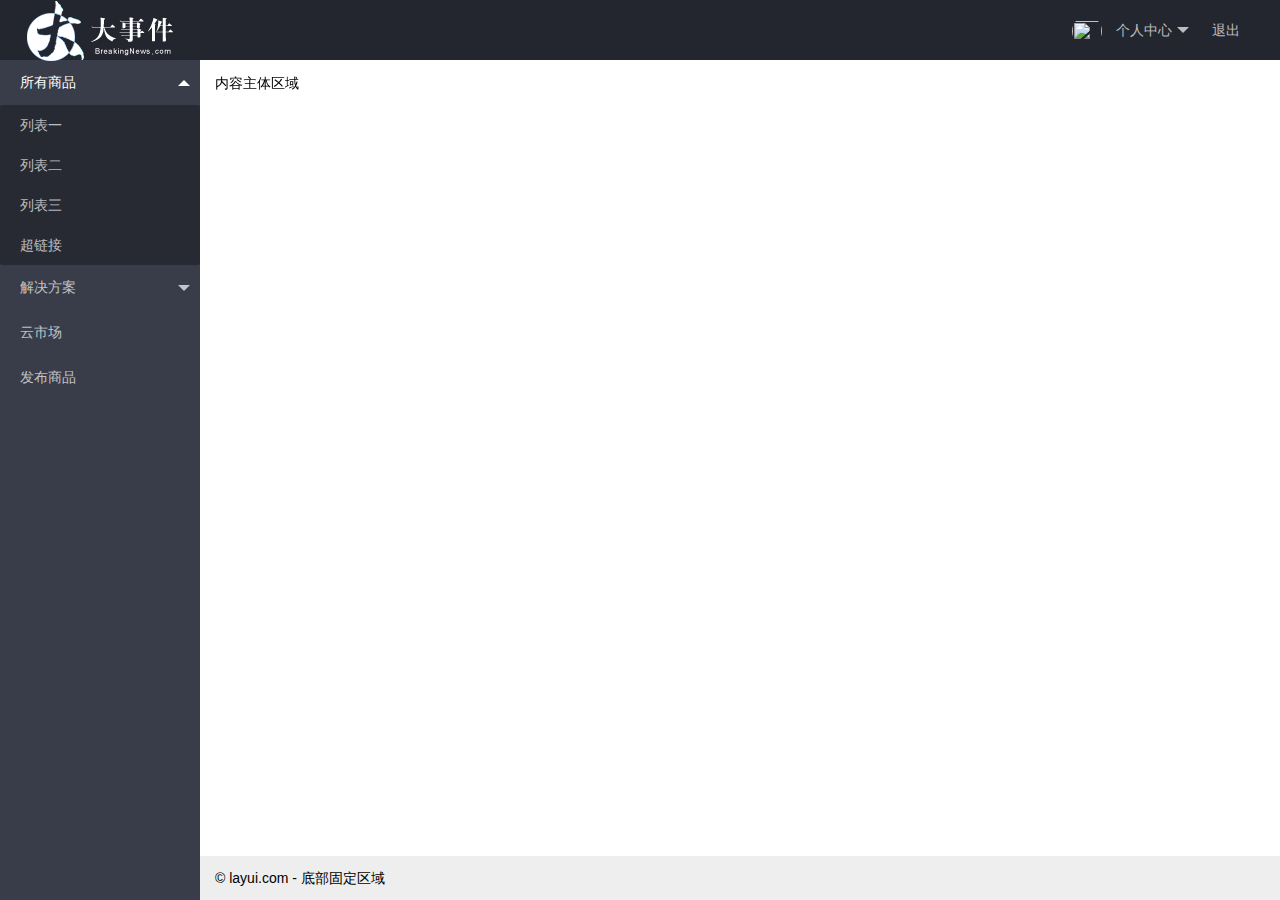
==== commit 33551f34: "login" ====
--- a/index.html
+++ b/index.html
@@ -37,7 +37,7 @@
                 <!-- 左侧导航区域（可配合layui已有的垂直导航） -->
                 <ul class="layui-nav layui-nav-tree" lay-filter="test">
                     <li class="layui-nav-item layui-nav-itemed">
-                        <a class="" href="javascript:;">首页</a>
+                        <a class="" href="javascript:;">所有商品</a>
                         <dl class="layui-nav-child">
                             <dd><a href="javascript:;">列表一</a></dd>
                             <dd><a href="javascript:;">列表二</a></dd>
@@ -71,6 +71,6 @@
     </div>
     <!-- 导入 layui 的JS文件 -->
     <script src="/assets/lib/layui/layui.all.js"></script>
+</body>
 
-</body>
 </html>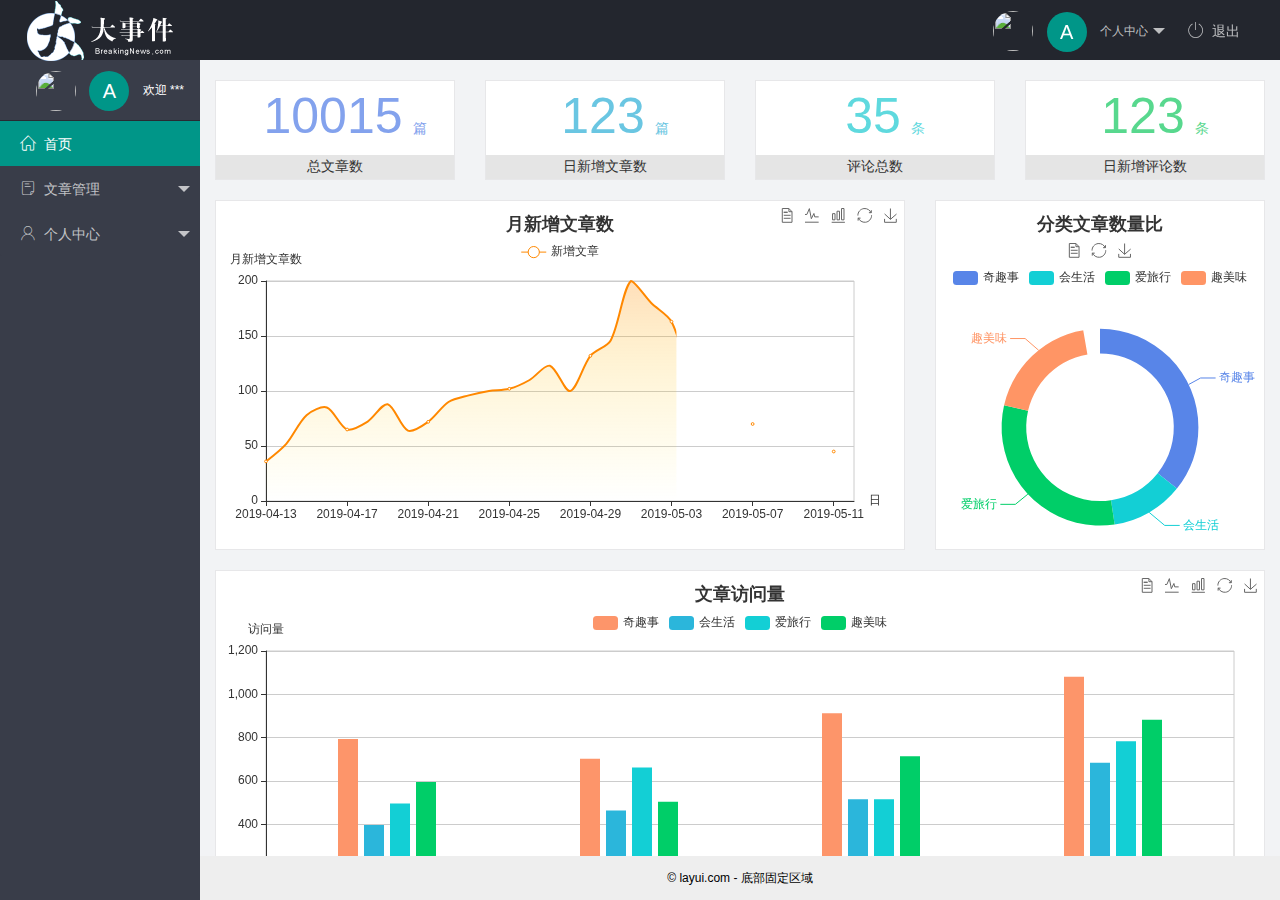
==== commit dbf88704: "完成了index" ====
--- a/index.html
+++ b/index.html
@@ -7,6 +7,8 @@
     <title>后台主页</title>
     <!-- 导入 layui 的样式表 -->
     <link rel="stylesheet" href="/assets/lib/layui/css/layui.css" />
+    <link rel="stylesheet" href="/assets/fonts/iconfont.css">
+    <link rel="stylesheet" href="/assets/css/index.css">
 </head>
 
 <body class="layui-layout-body">
@@ -18,8 +20,9 @@
             <!-- 头部区域（可配合layui已有的水平导航） -->
             <ul class="layui-nav layui-layout-right">
                 <li class="layui-nav-item">
-                    <a href="javascript:;">
+                    <a href="javascript:;" class="userinfo">
                         <img src="http://t.cn/RCzsdCq" class="layui-nav-img" />
+                        <span class="text-avatar">A</span>
                         个人中心
                     </a>
                     <dl class="layui-nav-child">
@@ -28,40 +31,57 @@
                         <dd><a href="">重置密码</a></dd>
                     </dl>
                 </li>
-                <li class="layui-nav-item"><a href="">退出</a></li>
+                <li class="layui-nav-item"><a href="">
+                        <span class="iconfont icon-tuichu" id="btnLogout"></span>退出</a></li>
             </ul>
         </div>
 
         <div class="layui-side layui-bg-black">
             <div class="layui-side-scroll">
+                <div class="userinfo">
+                    <img src="http://t.cn/RCzsdCq" class="layui-nav-img" />
+                    <span class="text-avatar">A</span>
+                    <span id="welcome">欢迎 ***</span>
+                </div>
                 <!-- 左侧导航区域（可配合layui已有的垂直导航） -->
-                <ul class="layui-nav layui-nav-tree" lay-filter="test">
-                    <li class="layui-nav-item layui-nav-itemed">
-                        <a class="" href="javascript:;">所有商品</a>
+                <ul class="layui-nav layui-nav-tree" lay-shrink="all">
+                    <li class="layui-nav-item layui-this">
+                        <a href="/home/dashboard.html" target="fm">
+                            <span class="iconfont icon-home"></span>首页</a>
+                    </li>
+                    <li class="layui-nav-item">
+                        <a class="" href="javascript:;">
+                            <span class="iconfont icon-16"></span>文章管理</a>
                         <dl class="layui-nav-child">
-                            <dd><a href="javascript:;">列表一</a></dd>
-                            <dd><a href="javascript:;">列表二</a></dd>
-                            <dd><a href="javascript:;">列表三</a></dd>
-                            <dd><a href="">超链接</a></dd>
+                            <dd><a href="javascript:;">
+                                    <i class="layui-icon layui-icon-app"></i>文章类别</a></dd>
+                            <dd><a href="javascript:;">
+                                    <i class="layui-icon layui-icon-app"></i>文章列表</a></dd>
+                            <dd><a href="javascript:;">
+                                    <i class="layui-icon layui-icon-app"></i>发布文章</a></dd>
                         </dl>
                     </li>
                     <li class="layui-nav-item">
-                        <a href="javascript:;">解决方案</a>
+                        <a href="javascript:;">
+                            <span class="iconfont icon-user"></span>个人中心</a>
                         <dl class="layui-nav-child">
-                            <dd><a href="javascript:;">列表一</a></dd>
-                            <dd><a href="javascript:;">列表二</a></dd>
-                            <dd><a href="">超链接</a></dd>
+                            <dd><a href="javascript:;">
+                                    <i class="layui-icon layui-icon-app"></i>基本资料</a></dd>
+                            <dd><a href="javascript:;">
+                                    <i class="layui-icon layui-icon-app"></i>更换头像</a></dd>
+                            <dd><a href="javascript:;">
+                                    <i class="layui-icon layui-icon-app"></i>重置密码</a></dd>
                         </dl>
                     </li>
-                    <li class="layui-nav-item"><a href="">云市场</a></li>
-                    <li class="layui-nav-item"><a href="">发布商品</a></li>
                 </ul>
             </div>
         </div>
 
         <div class="layui-body">
             <!-- 内容主体区域 -->
-            <div style="padding: 15px;">内容主体区域</div>
+            <iframe name="fm" src="/home/dashboard.html" frameborder="0">
+
+            </iframe>
         </div>
 
         <div class="layui-footer">
@@ -71,6 +91,12 @@
     </div>
     <!-- 导入 layui 的JS文件 -->
     <script src="/assets/lib/layui/layui.all.js"></script>
+    <!-- 导入 jQuery -->
+    <script src="/assets/lib/jquery.js"></script>
+    <!-- 导入自己封装的 baseAPI -->
+    <script src="/assets/js/baseAPI.js"></script>
+    <!-- 导入自己的 js 文件 -->
+    <script src="/assets/js/index.js"></script>
 </body>
 
 </html>--- a/assets/fonts/iconfont.css
+++ b/assets/fonts/iconfont.css
@@ -0,0 +1,37 @@
+@font-face {font-family: "iconfont";
+  src: url('iconfont.eot?t=1576139966484'); /* IE9 */
+  src: url('iconfont.eot?t=1576139966484#iefix') format('embedded-opentype'), /* IE6-IE8 */
+  url('[data-uri]') format('woff2'),
+  url('iconfont.woff?t=1576139966484') format('woff'),
+  url('iconfont.ttf?t=1576139966484') format('truetype'), /* chrome, firefox, opera, Safari, Android, iOS 4.2+ */
+  url('iconfont.svg?t=1576139966484#iconfont') format('svg'); /* iOS 4.1- */
+}
+
+.iconfont {
+  font-family: "iconfont" !important;
+  font-size: 16px;
+  font-style: normal;
+  -webkit-font-smoothing: antialiased;
+  -moz-osx-font-smoothing: grayscale;
+}
+
+.icon-home:before {
+  content: "\e6a9";
+}
+
+.icon-user:before {
+  content: "\e614";
+}
+
+.icon-pinglun:before {
+  content: "\e616";
+}
+
+.icon-tuichu:before {
+  content: "\e865";
+}
+
+.icon-16:before {
+  content: "\e615";
+}
+
--- a/assets/css/index.css
+++ b/assets/css/index.css
@@ -0,0 +1,54 @@
+.layui-footer {
+  text-align: center;
+  font-size: 12px;
+}
+
+.iconfont {
+  margin-right: 8px;
+}
+
+.layui-icon {
+  margin-right: 8px;
+  margin-left: 20px;
+}
+
+iframe {
+  width: 100%;
+  height: 100%;
+}
+
+.layui-body {
+  overflow: hidden;
+}
+a {
+  transition: none !important;
+}
+
+.userinfo {
+    height: 60px;
+    line-height: 60px;
+    text-align: center;
+    font-size: 12px;
+    user-select: none;
+}
+.layui-side-scroll .userinfo {
+     border-bottom: 1px solid #282b33; 
+}
+.layui-nav-img{
+    width: 40px;
+    height: 40px;
+}
+.text-avatar{
+    display: inline-block;
+    width: 40px;
+    height: 40px;
+    background-color: #009688;
+    border-radius: 50%;
+    line-height: 40px;
+    text-align: center;
+    font-size: 20px;
+    color: #fff;
+    position: relative;
+    top: 4px;
+    margin-right: 10px;
+}
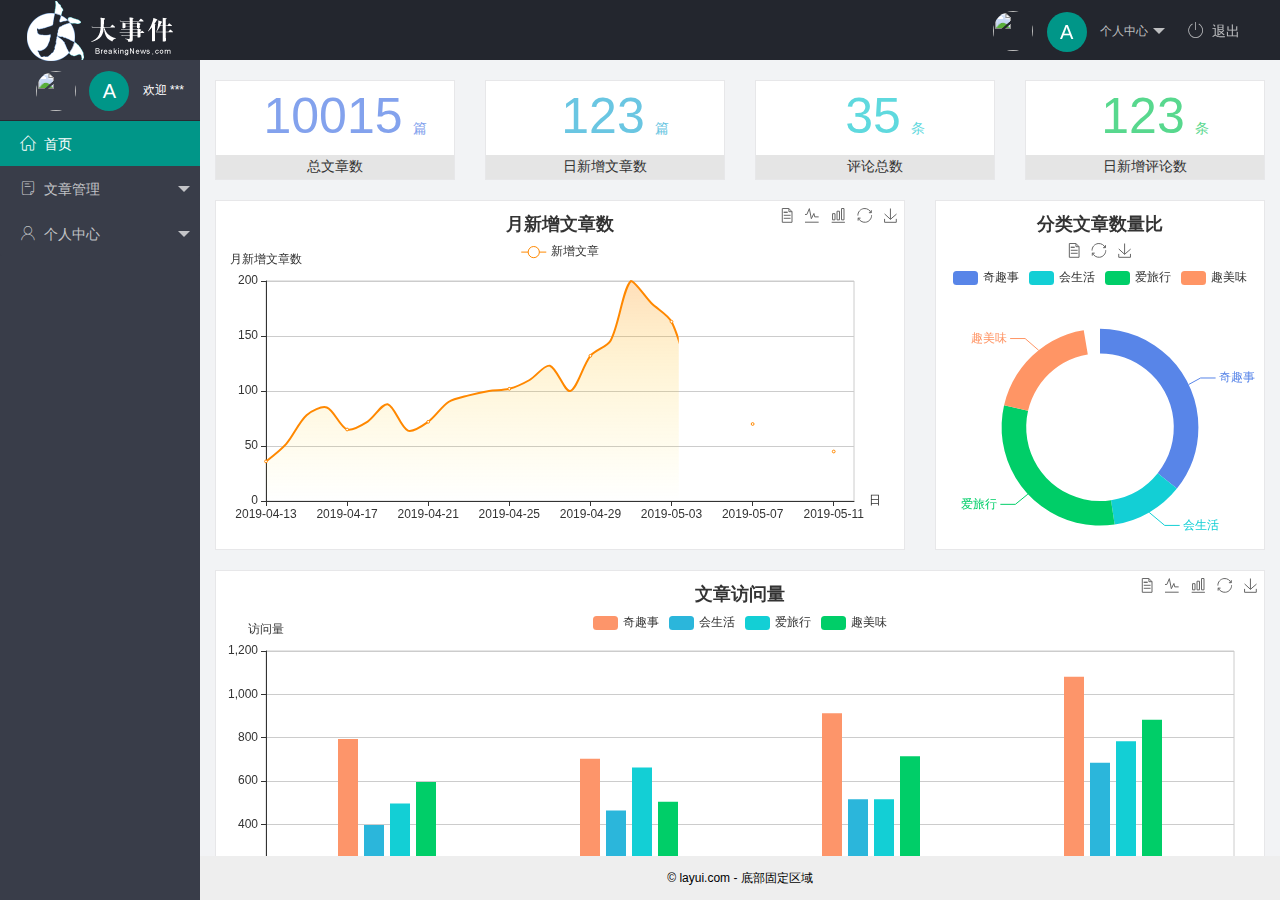
==== commit fd4f012d: "zhengli" ====
--- a/index.html
+++ b/index.html
@@ -26,13 +26,13 @@
                         个人中心
                     </a>
                     <dl class="layui-nav-child">
-                        <dd><a href="">基本资料</a></dd>
+                        <dd><a href="/user/user_info.html" target="fm">基本资料</a></dd>
                         <dd><a href="">更换头像</a></dd>
-                        <dd><a href="">重置密码</a></dd>
+                        <dd><a href="/user/user_pwd.html" target="fm">重置密码</a></dd>
                     </dl>
                 </li>
-                <li class="layui-nav-item"><a href="">
-                        <span class="iconfont icon-tuichu" id="btnLogout"></span>退出</a></li>
+                <li class="layui-nav-item"><a href="javascript:;" id="btnLogout">
+                        <span class="iconfont icon-tuichu"></span>退出</a></li>
             </ul>
         </div>
 
@@ -65,11 +65,11 @@
                         <a href="javascript:;">
                             <span class="iconfont icon-user"></span>个人中心</a>
                         <dl class="layui-nav-child">
-                            <dd><a href="javascript:;">
+                            <dd><a href="/user/user_info.html" target="fm">
                                     <i class="layui-icon layui-icon-app"></i>基本资料</a></dd>
                             <dd><a href="javascript:;">
                                     <i class="layui-icon layui-icon-app"></i>更换头像</a></dd>
-                            <dd><a href="javascript:;">
+                            <dd><a href="/user/user_pwd.html" target="fm">
                                     <i class="layui-icon layui-icon-app"></i>重置密码</a></dd>
                         </dl>
                     </li>
